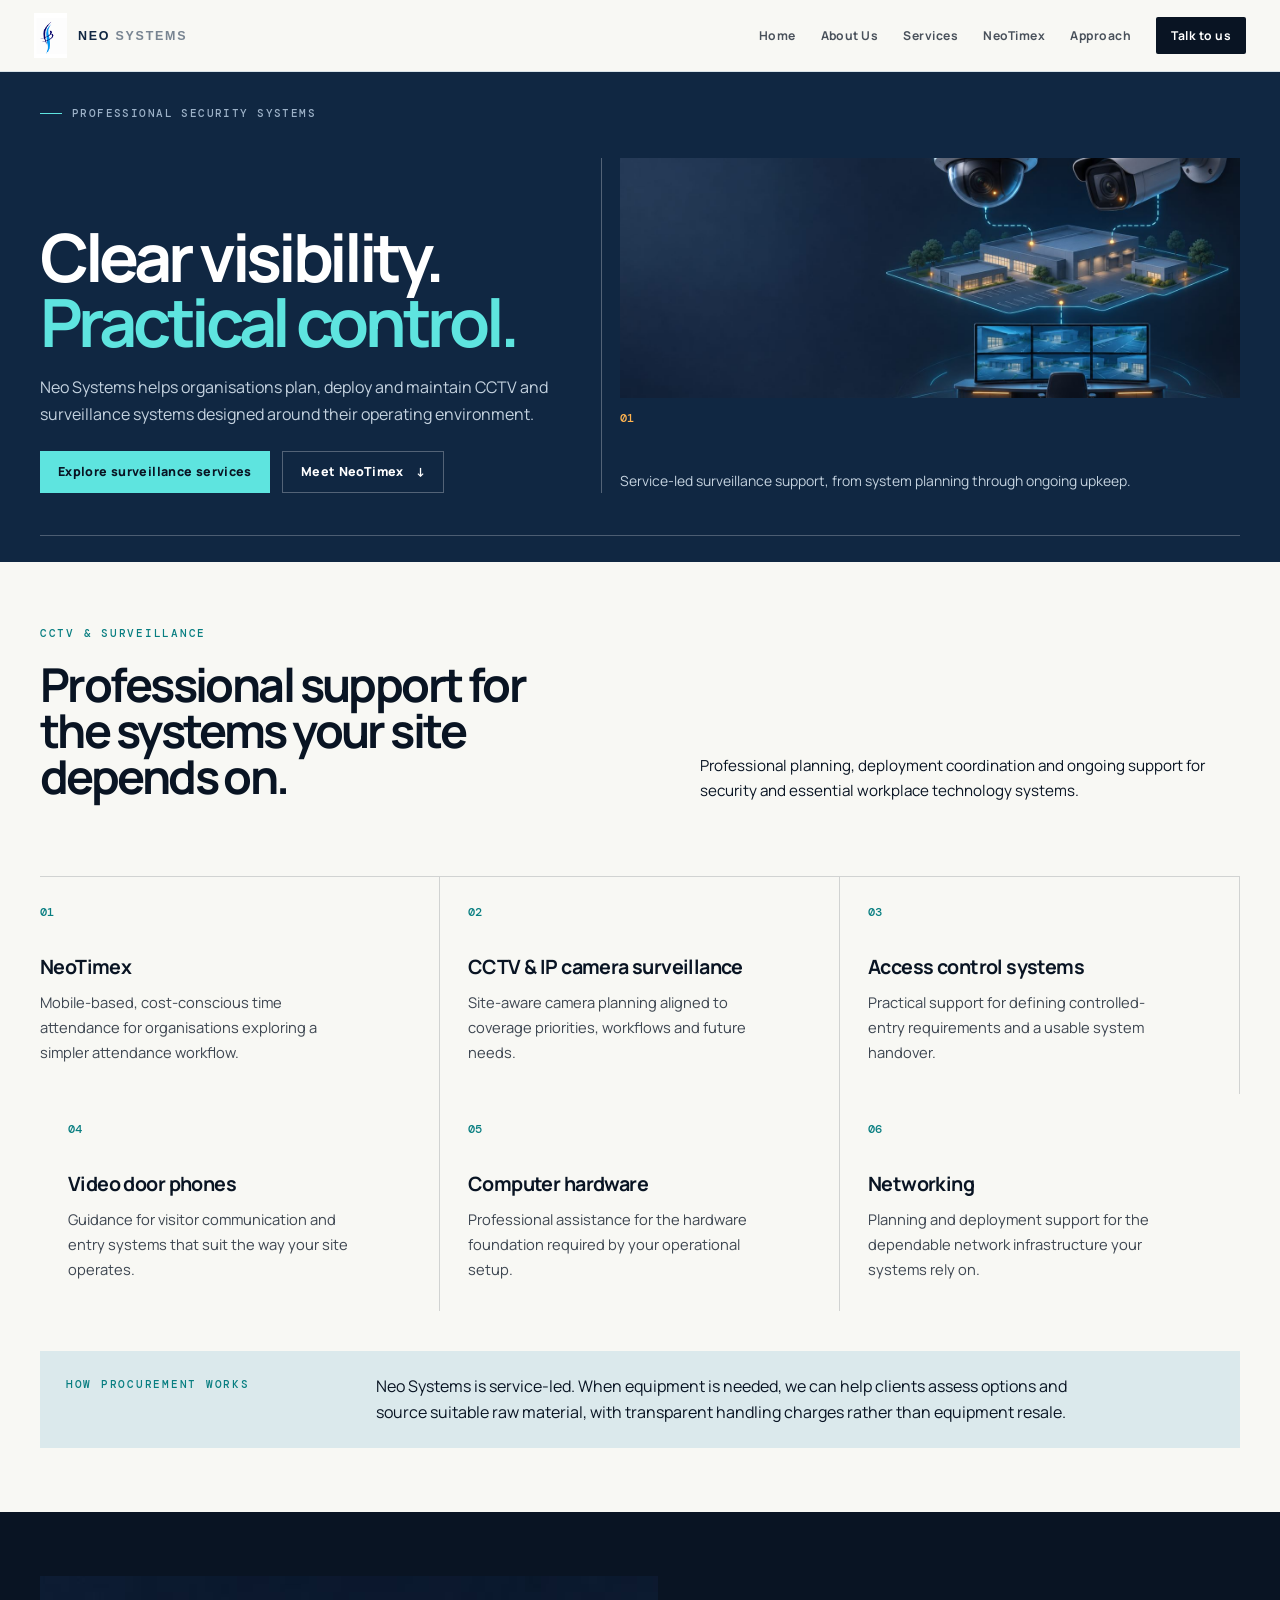
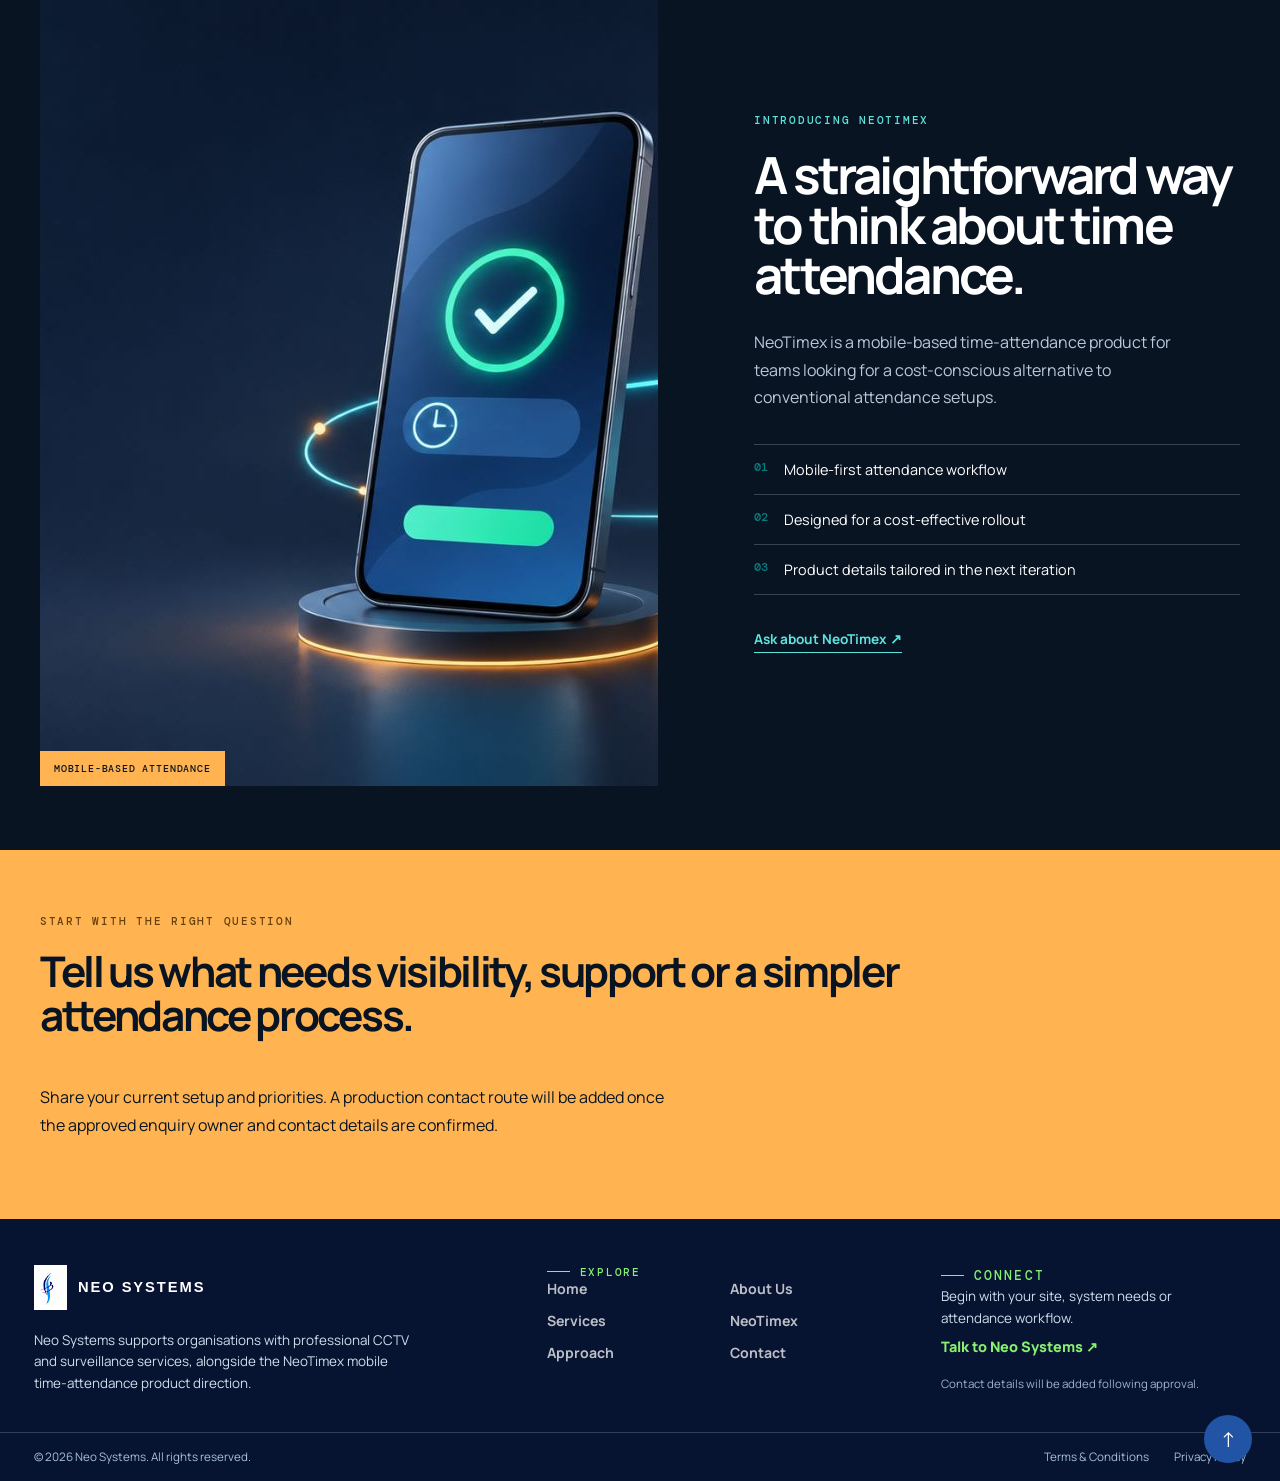
==== index.html @ 1bbe0044 "Initial production-ready Neo Systems website" ====
<!doctype html>
<html lang="en">
  <head>
    <meta charset="UTF-8" />
    <meta name="viewport" content="width=device-width, initial-scale=1.0" />
    <meta
      name="description"
      content="Professional CCTV and surveillance services, alongside NeoTimex mobile time attendance."
    />
    <link rel="canonical" href="https://neosysx.in/" />
    <meta property="og:title" content="Neo Systems | CCTV, Surveillance & NeoTimex" />
    <meta property="og:description" content="Professional CCTV and surveillance services, with NeoTimex mobile-based time attendance." />
    <meta property="og:image" content="https://neosysx.in/assets/surveillance-hero.jpg" />
    <meta property="og:type" content="website" />
    <title>Neo Systems | Surveillance services & NeoTimex</title>
    <link rel="preconnect" href="https://fonts.googleapis.com" />
    <link rel="preconnect" href="https://fonts.gstatic.com" crossorigin />
    <link
      href="https://fonts.googleapis.com/css2?family=DM+Mono:wght@400;500&family=Manrope:wght@400;500;600;700;800&display=swap"
      rel="stylesheet"
    />
    <link rel="stylesheet" href="styles.css" />
    <link rel="icon" type="image/svg+xml" href="favicon.svg" />
  </head>
  <body>
    <a class="skip-link" href="#main">Skip to content</a>
    <header class="site-header">
      <a class="wordmark" href="#top" aria-label="Neo Systems home">
        <span class="wordmark-mark" aria-hidden="true"></span>
        <span>NEO<span> SYSTEMS</span></span>
      </a>
      <button type="button" class="menu-toggle" aria-label="Open menu" aria-expanded="false" aria-controls="site-nav"><span></span><span></span><span></span></button>
      <nav id="site-nav" aria-label="Main navigation">
        <a href="#top">Home</a>
        <a href="services.html">Services</a>
        <a href="neotimex.html">NeoTimex</a>
        <a href="approach.html">Approach</a>
        <a class="nav-cta" href="contact.html">Talk to us</a>
      </nav>
    </header>

    <main id="main">
      <section class="hero" id="top">
        <div class="eyebrow"><span></span> Professional security systems</div>
        <div class="hero-grid">
          <div>
            <h1>Clear visibility.<br /><em>Practical control.</em></h1>
            <p class="lead">
              Neo Systems helps organisations plan, deploy and maintain CCTV and surveillance systems designed around their operating environment.
            </p>
            <div class="hero-actions">
              <a class="button button-primary" href="services.html">Explore surveillance services</a>
              <a class="button button-quiet" href="neotimex.html">Meet NeoTimex <span aria-hidden="true">↓</span></a>
            </div>
          </div>
          <figure class="hero-visual">
            <img src="assets/surveillance-hero.jpg" width="1440" height="810" fetchpriority="high" alt="Conceptual CCTV cameras connected to a modern monitoring environment." />
            <figcaption><span class="note-number">01</span><p>Service-led surveillance support, from system planning through ongoing upkeep.</p></figcaption>
          </figure>
        </div>
        <div class="hero-line" aria-hidden="true"></div>
      </section>

      <section class="services section" id="surveillance" aria-labelledby="services-title">
        <div class="section-intro">
          <p class="section-kicker">CCTV & surveillance</p>
          <h2 id="services-title">Professional support for the systems your site depends on.</h2>
        </div>
        <p class="section-copy">
          Professional planning, deployment coordination and ongoing support for security and essential workplace technology systems.
        </p>
        <div class="service-grid">
          <article>
            <span>01</span>
            <h3>NeoTimex</h3>
            <p>Mobile-based, cost-conscious time attendance for organisations exploring a simpler attendance workflow.</p>
          </article>
          <article>
            <span>02</span>
            <h3>CCTV & IP camera surveillance</h3>
            <p>Site-aware camera planning aligned to coverage priorities, workflows and future needs.</p>
          </article>
          <article>
            <span>03</span>
            <h3>Access control systems</h3>
            <p>Practical support for defining controlled-entry requirements and a usable system handover.</p>
          </article>
          <article>
            <span>04</span>
            <h3>Video door phones</h3>
            <p>Guidance for visitor communication and entry systems that suit the way your site operates.</p>
          </article>
          <article>
            <span>05</span>
            <h3>Computer hardware</h3>
            <p>Professional assistance for the hardware foundation required by your operational setup.</p>
          </article>
          <article>
            <span>06</span>
            <h3>Networking</h3>
            <p>Planning and deployment support for the dependable network infrastructure your systems rely on.</p>
          </article>
        </div>
        <div class="procurement">
          <p class="section-kicker">How procurement works</p>
          <p>
            Neo Systems is service-led. When equipment is needed, we can help clients assess options and source suitable raw material, with transparent handling charges rather than equipment resale.
          </p>
        </div>
      </section>

      <section class="product section" id="neotimex" aria-labelledby="neotimex-title">
        <div class="product-image-wrap">
          <img src="assets/neotimex-hero.jpg" width="1440" height="810" loading="lazy" alt="Conceptual illustration of a mobile time-attendance app connected to a workplace." />
          <span class="product-image-label">MOBILE-BASED ATTENDANCE</span>
        </div>
        <div class="product-content">
          <p class="section-kicker">Introducing NeoTimex</p>
          <h2 id="neotimex-title">A straightforward way to think about time attendance.</h2>
          <p>
            NeoTimex is a mobile-based time-attendance product for teams looking for a cost-conscious alternative to conventional attendance setups.
          </p>
          <ul class="product-points">
            <li><span>01</span> Mobile-first attendance workflow</li>
            <li><span>02</span> Designed for a cost-effective rollout</li>
            <li><span>03</span> Product details tailored in the next iteration</li>
          </ul>
          <a class="text-link" href="neotimex.html">Ask about NeoTimex <span aria-hidden="true">↗</span></a>
        </div>
      </section>

      <section class="enquire section" id="enquire" aria-labelledby="enquire-title">
        <p class="section-kicker">Start with the right question</p>
        <h2 id="enquire-title">Tell us what needs visibility, support or a simpler attendance process.</h2>
        <p>
          Share your current setup and priorities. A production contact route will be added once the approved enquiry owner and contact details are confirmed.
        </p>
      </section>
    </main>

    <footer>
      <a class="wordmark" href="#top"><span class="wordmark-mark" aria-hidden="true"></span><span>NEO<span> SYSTEMS</span></span></a>
      <p>Surveillance services & mobile time attendance</p>
      <p class="footer-note">Draft site — content and contact details subject to approval.</p>
    </footer>
    <script type="application/ld+json">{"@context":"https://schema.org","@type":"Organization","name":"Neo Systems","url":"https://neosysx.in/"}</script>
    <script src="script.js"></script>
  </body>
</html>
---- styles.css ----
:root { --ink:#091423; --navy:#102742; --cyan:#5ee4df; --mist:#eaf1f5; --paper:#f8f8f4; --line:rgba(9,20,35,.16); --orange:#ffb451; }
* { box-sizing:border-box; }
html { scroll-behavior:smooth; }
body { margin:0; color:var(--ink); background:var(--paper); font-family:Manrope,Arial,sans-serif; }
a { color:inherit; text-decoration:none; }
.skip-link { position:absolute; transform:translateY(-120%); background:#fff; padding:.7rem 1rem; z-index:9; }
.skip-link:focus { transform:translateY(0); }
.site-header { height:76px; max-width:1280px; margin:auto; padding:0 40px; display:flex; align-items:center; justify-content:space-between; border-bottom:1px solid var(--line); position:sticky; top:0; z-index:20; background:var(--paper); }
.wordmark { display:inline-flex; align-items:center; gap:10px; font-family:"DM Mono",monospace; font-size:.92rem; letter-spacing:.06em; font-weight:500; }
.wordmark > span:last-child span { font-weight:400; opacity:.55; }
.wordmark-mark { width:18px; height:18px; display:block; background:var(--cyan); transform:rotate(45deg); box-shadow:8px -8px 0 -5px var(--orange); }
nav { display:flex; align-items:center; gap:28px; font-size:.8rem; font-weight:700; }
nav a:not(.nav-cta) { opacity:.73; }
nav a:hover, .text-link:hover { color:#087e81; }
.nav-cta { background:var(--ink); color:#fff; padding:11px 16px; }
.menu-toggle { display:none; width:38px; height:38px; padding:8px; border:0; background:none; }
.menu-toggle span { display:block; width:22px; height:2px; margin:4px auto; background:var(--ink); transition:transform .2s ease,opacity .2s ease; }
.menu-toggle.is-open span:nth-child(1) { transform:translateY(6px) rotate(45deg); }
.menu-toggle.is-open span:nth-child(2) { opacity:0; }
.menu-toggle.is-open span:nth-child(3) { transform:translateY(-6px) rotate(-45deg); }
.menu-toggle:focus-visible { outline:2px solid #087e81; outline-offset:3px; }
.hero { background:var(--navy); color:#fff; padding:84px max(40px,calc((100vw - 1200px)/2)) 26px; min-height:620px; }
.eyebrow,.section-kicker { text-transform:uppercase; letter-spacing:.13em; font-family:"DM Mono",monospace; font-size:.68rem; font-weight:500; }
.eyebrow { color:#9cb1c7; display:flex; align-items:center; gap:10px; }
.eyebrow span { width:22px; height:1px; background:var(--cyan); }
.hero-grid { display:grid; grid-template-columns:minmax(0,9fr) minmax(240px,11fr); gap:60px; align-items:end; padding:68px 0 84px; }
h1,h2,h3,p { margin-top:0; }
h1,h2 { letter-spacing:-.055em; line-height:.98; font-weight:700; }
h1 { font-size:clamp(3.5rem,8vw,7rem); max-width:850px; margin-bottom:28px; }
h1 em { color:var(--cyan); font-style:normal; }
.lead { color:#c4d2df; max-width:580px; line-height:1.7; font-size:1.05rem; }
.hero-actions { display:flex; gap:12px; flex-wrap:wrap; margin-top:35px; }
.button { display:inline-flex; align-items:center; gap:12px; padding:14px 18px; font-size:.79rem; font-weight:800; }
.button-primary { background:var(--cyan); color:var(--ink); }
.button-quiet { border:1px solid rgba(255,255,255,.28); }
.hero-note { border-left:1px solid rgba(255,255,255,.28); padding-left:20px; color:#c4d2df; line-height:1.65; font-size:.87rem; }
.hero-visual { margin:0; border-left:1px solid rgba(255,255,255,.28); padding-left:20px; color:#c4d2df; }
.hero-visual img { display:block; width:100%; height:215px; object-fit:cover; margin-bottom:14px; }
.hero-visual figcaption { line-height:1.65; font-size:.87rem; }
.hero-visual p { margin:0; }
.note-number { display:block; color:var(--orange); font:500 .75rem "DM Mono",monospace; margin-bottom:44px; }
.hero-line { height:1px; background:rgba(255,255,255,.25); }
.section { padding:120px max(40px,calc((100vw - 1200px)/2)); }
.services { display:grid; grid-template-columns:1fr 1fr; gap:30px 10%; }
.section-kicker { color:#087e81; margin-bottom:22px; }
h2 { font-size:clamp(2.5rem,5vw,4.8rem); max-width:690px; margin-bottom:0; }
.section-copy { font-size:1.05rem; line-height:1.75; max-width:530px; align-self:end; }
.service-grid { grid-column:1/-1; display:grid; grid-template-columns:repeat(3,1fr); margin-top:60px; border-top:1px solid var(--line); }
.service-grid article { padding:26px 28px 14px 0; min-height:230px; border-right:1px solid var(--line); }
.service-grid article:not(:first-child) { padding-left:28px; }
.service-grid article:last-child { border:0; }
.service-grid span,.product-points span { font:500 .72rem "DM Mono",monospace; color:#087e81; }
h3 { font-size:1.25rem; margin:42px 0 12px; letter-spacing:-.03em; }
.service-grid p { max-width:290px; font-size:.92rem; line-height:1.7; opacity:.78; }
.procurement { grid-column:1/-1; background:#dbe9ec; padding:34px 38px; margin-top:20px; display:grid; grid-template-columns:1fr 3fr; gap:30px; }
.procurement .section-kicker { margin:4px 0; }
.procurement p:last-child { margin:0; line-height:1.65; font-size:1rem; max-width:720px; }
.product { background:var(--ink); color:#fff; display:grid; grid-template-columns:minmax(0,1.12fr) minmax(330px,.88fr); gap:8%; align-items:center; }
.product-image-wrap { position:relative; }
.product-image-wrap img { width:100%; display:block; aspect-ratio:16/10; object-fit:cover; }
.product-image-label { position:absolute; left:0; bottom:0; padding:11px 14px; background:var(--orange); color:var(--ink); font:500 .63rem "DM Mono",monospace; letter-spacing:.08em; }
.product .section-kicker { color:var(--cyan); }
.product h2 { font-size:clamp(2.4rem,4vw,4.25rem); }
.product-content > p:not(.section-kicker) { color:#b9c9d8; line-height:1.72; max-width:450px; margin-top:30px; }
.product-points { list-style:none; padding:0; margin:32px 0; border-top:1px solid rgba(255,255,255,.2); }
.product-points li { border-bottom:1px solid rgba(255,255,255,.2); padding:15px 0; display:flex; gap:16px; font-size:.9rem; }
.text-link { border-bottom:1px solid currentColor; padding-bottom:4px; color:var(--cyan); font-weight:700; font-size:.85rem; }
.enquire { background:var(--orange); min-height:440px; display:flex; flex-direction:column; justify-content:center; }
.enquire .section-kicker { color:#66400d; }
.enquire h2 { max-width:900px; }
.enquire > p:last-child { max-width:650px; margin-top:28px; line-height:1.7; }
footer { background:#06101c; color:#fff; padding:38px max(40px,calc((100vw - 1200px)/2)); display:flex; flex-wrap:wrap; gap:18px 45px; align-items:center; font-size:.77rem; }
footer p { margin:0; color:#a9b9c6; }
.footer-note { margin-left:auto; }
.site-footer { position:relative; display:block; padding:0; background:#071431; color:#fff; }
.site-footer .footer-main { max-width:1280px; margin:auto; padding:66px 40px 62px; display:grid; grid-template-columns:1.35fr 1fr .9fr; gap:70px; }
.footer-brand { max-width:385px; }
.footer-wordmark { display:inline-flex; align-items:center; gap:11px; margin-bottom:25px; color:#fff; font:700 1.15rem "DM Mono",monospace; letter-spacing:.05em; }
.footer-wordmark .wordmark-mark { display:block; width:20px; height:20px; background:var(--cyan); transform:rotate(45deg); box-shadow:8px -8px 0 -5px var(--orange); }
.footer-brand p,.footer-connect p { color:#d2ddec; font-size:.91rem; line-height:1.75; }
.footer-label { display:flex; align-items:center; gap:10px; color:#87f06f !important; text-transform:uppercase; letter-spacing:.16em; font:500 .68rem "DM Mono",monospace; }
.footer-label::before { content:""; width:23px; height:1px; background:#87f06f; }
.footer-explore nav { display:grid; grid-template-columns:1fr 1fr; gap:13px 28px; font-size:.88rem; font-weight:700; }
.footer-explore nav a:hover,.footer-contact:hover,.footer-bottom a:hover { color:#87f06f; }
.footer-connect { max-width:270px; }
.footer-contact { display:inline-block; margin:8px 0 19px; color:#87f06f; font-weight:800; font-size:.9rem; }
.footer-connect small { display:block; color:#9eb1c7; font-size:.72rem; line-height:1.55; }
.footer-bottom { border-top:1px solid rgba(255,255,255,.18); padding:20px max(40px,calc((100vw - 1200px)/2)); display:flex; justify-content:space-between; gap:20px; color:#aac0d7; font-size:.73rem; }
.footer-bottom div { display:flex; gap:25px; }
.back-top { position:absolute; right:28px; bottom:18px; width:48px; height:48px; border-radius:50%; background:#2254a6; display:grid; place-items:center; font-size:1.3rem; }
.footer-links { grid-column:1/-1; display:flex; flex-wrap:wrap; gap:0; padding-top:16px; border-top:1px solid rgba(255,255,255,.2); }
.footer-links a { padding:0 10px; margin:5px 0; border-right:1px solid rgba(255,255,255,.5); font-size:.68rem; font-weight:700; color:#fff; }
.footer-links a:first-child { padding-left:0; }
.footer-links a:last-child { border-right:0; }
.footer-links a:hover { color:var(--cyan); }
.legal-list { max-width:960px; }
.legal-list article { padding:26px 0; border-bottom:1px solid var(--line); scroll-margin-top:100px; }
.legal-list h2 { font-size:1.55rem; margin-bottom:9px; letter-spacing:-.04em; }
.legal-list p { margin:0; line-height:1.7; }
.about-grid { display:grid; grid-template-columns:1fr 1fr; gap:12%; align-items:start; }
.about-grid h2 { font-size:clamp(2.5rem,4.5vw,4.35rem); }
.about-grid > div:last-child p { line-height:1.75; max-width:540px; }
.about-gallery { max-width:1200px; margin:12px auto 0; padding:0 40px; }
.about-gallery img { display:block; width:100%; height:280px; object-fit:cover; }
.about-gallery img:last-child { object-position:right center; }
.contact-hero { padding:95px max(40px,calc((100vw - 1200px)/2)) 84px; background:var(--navy); color:#fff; }
.contact-hero .section-kicker { color:var(--cyan); }
.contact-hero h1 { font-size:clamp(3.1rem,6.5vw,6.5rem); max-width:900px; margin-bottom:25px; }
.contact-hero h1 em { color:var(--cyan); font-style:normal; }
.contact-hero > p:last-child { max-width:650px; color:#c5d4df; line-height:1.75; }
.contact-page { display:grid; grid-template-columns:.8fr 1.2fr; gap:11%; align-items:start; }
.contact-methods h2,.inquiry-panel h2,.contact-location h2 { font-size:clamp(2.15rem,3.8vw,3.75rem); }
.contact-methods > a { display:grid; grid-template-columns:38px 1fr auto; gap:12px; align-items:center; padding:18px 0; border-top:1px solid var(--line); font-size:.9rem; }
.contact-methods > a span { font:500 .67rem "DM Mono",monospace; color:#087e81; }
.contact-methods > a b { color:#087e81; font-size:1.05rem; }
.contact-methods > a:hover strong { color:#087e81; }
.contact-approval { margin-top:38px; padding:22px; background:var(--mist); }
.contact-approval strong { font-size:.82rem; }
.contact-approval p { margin:8px 0 0; font-size:.78rem; line-height:1.65; }
.inquiry-panel { padding:38px; background:#e3eff0; }
.inquiry-panel > p:not(.section-kicker) { line-height:1.7; max-width:540px; }
#inquiry-form { display:grid; grid-template-columns:1fr 1fr; gap:19px; margin-top:28px; }
#inquiry-form label { display:grid; gap:7px; font-size:.74rem; font-weight:800; }
#inquiry-form label small { font-weight:500; opacity:.7; }
#inquiry-form input,#inquiry-form select,#inquiry-form textarea { width:100%; border:1px solid #a8bdc0; border-radius:0; background:#fff; padding:12px; color:var(--ink); font:400 .9rem Manrope,Arial,sans-serif; }
#inquiry-form input:focus,#inquiry-form select:focus,#inquiry-form textarea:focus { outline:2px solid #087e81; outline-offset:1px; }
.form-wide { grid-column:1/-1; }
.form-status { margin:14px 0 0; font-size:.8rem; line-height:1.55; }
.contact-location { background:var(--ink); color:#fff; }
.contact-location .section-kicker { color:var(--cyan); }
.contact-location > p:last-child { max-width:650px; color:#c3d0dc; line-height:1.75; }
@media (max-width:760px) { .site-header{padding:0 22px;height:66px;position:relative}.menu-toggle{display:block}nav{display:none;position:absolute;left:0;right:0;top:66px;background:var(--paper);padding:20px 22px;flex-direction:column;align-items:stretch;z-index:5;border-bottom:1px solid var(--line)}nav.open{display:flex}.nav-cta{text-align:center}.hero,.section{padding-left:22px;padding-right:22px}.hero{padding-top:60px;min-height:auto}.hero-grid,.product{grid-template-columns:1fr;gap:36px;padding-bottom:48px}.hero-note{max-width:300px}.section{padding-top:78px;padding-bottom:78px}.services{grid-template-columns:1fr}.service-grid{grid-template-columns:1fr;margin-top:28px}.service-grid article,.service-grid article:not(:first-child){padding:24px 0;border-right:0;border-bottom:1px solid var(--line);min-height:0}.procurement{grid-template-columns:1fr;padding:25px 22px;margin-top:0}.product{gap:36px}.product-content{order:-1}.product-points{margin-bottom:26px}.enquire{min-height:370px}footer{padding:32px 22px;display:block}.footer-note{margin-top:18px} }
@media (max-width:760px){.site-footer .footer-main{padding:48px 22px;grid-template-columns:1fr;gap:37px}.footer-bottom{padding:20px 22px 78px;display:block;line-height:1.6}.footer-bottom div{margin-top:12px;gap:18px;flex-wrap:wrap}.back-top{right:22px;bottom:19px}}
@media (max-width:760px){.about-grid{grid-template-columns:1fr;gap:30px}.about-gallery{padding:0 22px}.about-gallery img{height:220px}}
@media (max-width:760px){.contact-hero{padding:67px 22px}.contact-page{grid-template-columns:1fr;gap:43px}.inquiry-panel{padding:26px 22px}#inquiry-form{grid-template-columns:1fr}.form-wide{grid-column:auto}.contact-location{padding-left:22px;padding-right:22px}}

/* Compact site rhythm */
.site-header { height:64px; }
.hero { min-height:520px; padding-top:58px; }
.hero-grid { padding:48px 0 58px; gap:42px; }
.section { padding-top:78px; padding-bottom:78px; }
h1 { font-size:clamp(3rem,6.2vw,5.8rem); }
h2 { font-size:clamp(2.25rem,4.2vw,4rem); }
.lead,.section-copy,.lede { font-size:.95rem; line-height:1.62; }
.service-grid { margin-top:38px; }
.service-grid article { min-height:195px; padding-top:20px; }
.procurement { padding:27px 30px; margin-top:10px; }
.product-image-wrap img { aspect-ratio:16/9; }
.enquire { min-height:330px; }
.page-hero,.product-hero { min-height:470px; }
.page-hero>div,.product-hero>div,.page-intro,.contact-hero { padding-top:64px; padding-bottom:58px; }
.page-hero>img,.product-hero>img { min-height:470px; }
.page-content .feature-list,.steps-grid { margin-top:38px; }
.feature-list article,.steps-grid article { min-height:175px; }
.site-footer .footer-main { padding-top:48px; padding-bottom:44px; gap:50px; }
.footer-bottom { padding-top:16px; padding-bottom:16px; }
@media (max-width:760px){.site-header{height:60px}.hero{padding-top:48px;min-height:auto}.hero-grid{padding:40px 0}.section{padding-top:58px;padding-bottom:58px}.page-hero>div,.product-hero>div,.page-intro,.contact-hero{padding-top:52px;padding-bottom:48px}.page-hero>img,.product-hero>img{min-height:0}.site-footer .footer-main{padding-top:38px;padding-bottom:36px;gap:29px}}

/* Shared hover interactions */
@media (hover:hover){
  nav a,.button,.text-link,.arrow-link,.service-grid article,.service-strip a,.feature-list article,.steps-grid article,.contact-methods>a,.footer-explore a,.footer-contact,.footer-bottom a,.back-top { transition:transform .2s ease,color .2s ease,background-color .2s ease,border-color .2s ease,box-shadow .2s ease; }
  nav a:not(.nav-cta):hover { transform:translateY(-2px); }
  .button:hover,.nav-cta:hover { transform:translateY(-2px); box-shadow:0 9px 18px rgba(9,20,35,.18); }
  .button-primary:hover { background:#3ac8c3; }
  .button-quiet:hover { background:rgba(255,255,255,.12); }
  .text-link:hover,.arrow-link:hover { transform:translateX(5px); }
  .service-grid article:hover,.feature-list article:hover,.steps-grid article:hover { transform:translateY(-5px); }
  .service-grid article:hover h3,.feature-list article:hover h3,.steps-grid article:hover h3 { color:#087e81; }
  .service-strip a:hover { background:var(--mist); transform:translateY(-3px); }
  .contact-methods>a:hover { padding-left:8px; background:rgba(94,228,223,.12); }
  .footer-explore a:hover,.footer-contact:hover,.footer-bottom a:hover { transform:translateX(4px); }
  .back-top:hover { transform:translateY(-4px); background:#087e81; }
}
@media (prefers-reduced-motion:reduce){*,*::before,*::after{transition-duration:.01ms!important;animation-duration:.01ms!important;animation-iteration-count:1!important}}

/* Extra-compact page density */
.site-header { height:58px; }
.hero { min-height:450px; padding-top:42px; }
.hero-grid { padding:34px 0 42px; gap:32px; }
.section { padding-top:58px; padding-bottom:58px; }
h1 { font-size:clamp(2.65rem,5.5vw,5.15rem); margin-bottom:20px; }
h2 { font-size:clamp(2rem,3.65vw,3.45rem); margin-bottom:19px; }
h3 { margin-top:26px; }
.hero-actions { margin-top:25px; }
.button { padding:11px 15px; }
.service-grid { margin-top:28px; }
.service-grid article { min-height:165px; padding-top:17px; }
.procurement { padding:22px 26px; }
.page-hero,.product-hero { min-height:410px; }
.page-hero>div,.product-hero>div,.page-intro,.contact-hero { padding-top:50px; padding-bottom:44px; }
.page-hero>img,.product-hero>img { min-height:410px; }
.feature-list article,.steps-grid article { min-height:145px; }
.inquiry-panel { padding:28px; }
#inquiry-form { gap:14px; margin-top:20px; }
#inquiry-form input,#inquiry-form select,#inquiry-form textarea { padding:10px; }
.site-footer .footer-main { padding-top:38px; padding-bottom:34px; }
@media (max-width:760px){.site-header{height:56px}.hero{padding-top:38px}.hero-grid{padding:32px 0}.section{padding-top:45px;padding-bottom:45px}.page-hero>div,.product-hero>div,.page-intro,.contact-hero{padding-top:44px;padding-bottom:40px}.service-grid article,.service-grid article:not(:first-child){padding:18px 0}.inquiry-panel{padding:22px 18px}.site-footer .footer-main{padding-top:32px;padding-bottom:30px}}
@media (prefers-reduced-motion:reduce){html{scroll-behavior:auto}}
body:has(.steps) .page-intro{background:linear-gradient(90deg,rgba(16,39,66,.97) 0%,rgba(16,39,66,.86) 42%,rgba(16,39,66,.22) 100%),url("assets/approach-plan.jpg") right center/cover no-repeat}


/* Multi-page layouts */
.page-hero,.product-hero{display:grid;grid-template-columns:1fr 1fr;min-height:560px;background:var(--navy);color:#fff}.page-hero>div,.product-hero>div{padding:86px max(40px,calc((100vw - 1200px)/2));align-self:center}.page-hero h1,.product-hero h1,.page-intro h1{font-size:clamp(3rem,6vw,6.3rem);margin-bottom:24px}.page-hero p:not(.section-kicker),.product-hero p:not(.section-kicker),.page-intro>p:last-child{max-width:560px;line-height:1.75;color:#c4d2df}.page-hero>img,.product-hero>img{width:100%;height:100%;min-height:560px;object-fit:cover}.product-hero{background:var(--ink);min-height:510px}.product-hero>img{min-height:510px}.product-hero .section-kicker{color:var(--cyan)}.product-hero em{color:var(--cyan);font-style:normal}.page-content .wide-copy{max-width:650px;line-height:1.75;font-size:1.02rem}.page-content .feature-list{display:grid;grid-template-columns:repeat(3,1fr);border-top:1px solid var(--line);margin-top:58px}.feature-list article{min-height:240px;padding:27px 26px 0 0;border-right:1px solid var(--line)}.feature-list article:not(:first-child){padding-left:26px}.feature-list article:last-child{border-right:0}.feature-list span,.steps-grid span{font:500 .7rem "DM Mono",monospace;color:#087e81}.feature-list h3{margin:38px 0 12px;font-size:1.2rem;letter-spacing:-.04em}.feature-list p{line-height:1.7;font-size:.9rem;opacity:.76}.page-intro{padding:95px max(40px,calc((100vw - 1200px)/2)) 82px;background:var(--navy);color:#fff}.page-intro .section-kicker{color:var(--cyan)}.steps{background:var(--ink);color:#fff}.steps .section-kicker{color:var(--cyan)}.steps-grid{display:grid;grid-template-columns:repeat(4,1fr);border-top:1px solid rgba(255,255,255,.25);margin-top:55px}.steps-grid article{min-height:215px;padding:27px 22px 0 0;border-right:1px solid rgba(255,255,255,.25)}.steps-grid article:not(:first-child){padding-left:22px}.steps-grid article:last-child{border:0}.steps-grid span{color:var(--amber)}.steps-grid h3{font-size:1.05rem;margin:35px 0 12px}.steps-grid p{color:#c1d0da;font-size:.85rem;line-height:1.7}.contact-grid{display:grid;grid-template-columns:1fr 1fr;gap:12%;align-items:start}.contact-grid>div>p:last-child{line-height:1.75;max-width:530px}.contact-grid aside{background:var(--mist);padding:34px}.contact-grid aside h3{margin-top:0;letter-spacing:-.04em}.contact-grid li{padding:13px 0;border-bottom:1px solid var(--line);font-size:.9rem;line-height:1.5}.contact-grid li:last-child{border:0}
@media (min-width:761px){.about-hero,.services-hero,.approach-hero,.contact-page-hero{min-height:450px;padding-top:42px}.about-hero>div,.services-hero>div,.approach-hero>div,.contact-page-hero>div{padding-top:42px;padding-bottom:42px}.about-hero>img,.services-hero>img,.approach-hero>img,.contact-page-hero>img{min-height:450px}}
@media (max-width:760px){.page-hero,.product-hero{grid-template-columns:1fr;min-height:0}.page-hero>div,.product-hero>div,.page-intro{padding:67px 22px}.page-hero>img,.product-hero>img{min-height:0;max-height:340px}.page-content .feature-list,.steps-grid{grid-template-columns:1fr}.feature-list article,.feature-list article:not(:first-child),.steps-grid article,.steps-grid article:not(:first-child){padding:24px 0;border-right:0;border-bottom:1px solid var(--line);min-height:0}.steps-grid article{border-color:rgba(255,255,255,.25)}.contact-grid{grid-template-columns:1fr;gap:36px}}

/* Enterprise compact refresh */
.site-header{max-width:1360px;height:68px;padding:0 34px;border-bottom-color:#d9e3e8}
.wordmark{gap:11px;font-family:Arial,Helvetica,sans-serif;font-size:.78rem;font-weight:800;letter-spacing:.14em;color:var(--navy)}
.wordmark > span:last-child span{font-weight:700;opacity:.55}
.wordmark-mark,.footer-wordmark .wordmark-mark{width:31px;height:31px;background:transparent url("assets/neo-systems-logo.svg") center/contain no-repeat;transform:none;box-shadow:none}
.wordmark-mark,.footer-wordmark .wordmark-mark{position:relative;flex:0 0 31px;background:#071431!important;border-radius:7px}
.wordmark-mark::before,.footer-wordmark .wordmark-mark::before{content:"";position:absolute;left:8px;top:7px;width:2.5px;height:17px;background:#57d7dc;box-shadow:12px 0 0 #57d7dc}
.wordmark-mark::after,.footer-wordmark .wordmark-mark::after{content:"";position:absolute;left:14px;top:4px;width:3px;height:23px;background:#57d7dc;transform:rotate(-37deg);transform-origin:center}
.site-header nav{gap:25px;font-size:.76rem;font-weight:700;letter-spacing:.04em}
.nav-cta{padding:10px 15px;border-radius:2px}
.hero{min-height:470px;padding-top:34px}
.hero-grid{max-width:1200px;margin:auto;padding:38px 0 42px;gap:38px}
.hero h1{font-size:clamp(3.05rem,5.2vw,5.4rem);line-height:.98;letter-spacing:-.065em}
.hero .lead{max-width:520px;font-size:1rem;line-height:1.65;margin-top:20px}
.hero-visual{padding-left:18px}
.hero-visual img{height:240px;margin-bottom:12px}
.hero-actions{margin-top:24px}
.button{min-height:42px;padding:0 18px;font-size:.78rem;letter-spacing:.03em}
.section{padding-top:64px;padding-bottom:64px}
.section>h2,.section-heading h2{font-size:clamp(2rem,3.3vw,3.5rem);line-height:1.04}
.section-kicker{font-size:.68rem;letter-spacing:.16em}
.service-grid article{min-height:210px;padding-top:22px}
.service-grid h3{font-size:1.23rem;margin:32px 0 10px}
.page-hero,.product-hero{min-height:450px}
.page-hero>div,.product-hero>div{padding-top:48px;padding-bottom:48px}
.page-hero>img,.product-hero>img{min-height:450px}
.page-hero h1,.product-hero h1,.page-intro h1{font-size:clamp(2.8rem,4.8vw,5.1rem);line-height:.98;margin-bottom:17px}
.page-hero p:not(.section-kicker),.product-hero p:not(.section-kicker),.page-intro>p:last-child{line-height:1.6}
.feature-list{margin-top:38px!important}
.feature-list article{min-height:195px;padding-top:20px}
.feature-list h3{margin:26px 0 9px}
.steps-grid{margin-top:38px}
.steps-grid article{min-height:180px;padding-top:20px}
.site-footer .footer-main{max-width:1360px;padding:46px 34px 38px;gap:55px}
.footer-wordmark{font-family:Arial,Helvetica,sans-serif;font-size:.92rem;letter-spacing:.13em}
.footer-brand p,.footer-connect p{line-height:1.6;font-size:.84rem}
.footer-bottom{padding-left:34px;padding-right:34px}
@media (max-width:760px){
  .site-header{height:60px;padding:0 21px}.wordmark-mark,.footer-wordmark .wordmark-mark{width:27px;height:27px;flex-basis:27px}.wordmark-mark::before,.footer-wordmark .wordmark-mark::before{left:7px;top:6px;height:15px;box-shadow:10px 0 0 #57d7dc}.wordmark-mark::after,.footer-wordmark .wordmark-mark::after{left:12px;top:3px;height:21px}.site-header nav{gap:0}
  .hero{min-height:0;padding-top:32px}.hero-grid{padding:31px 0 36px;gap:30px}.hero h1{font-size:3rem}.hero-visual img{height:205px}
  .section{padding-top:46px;padding-bottom:46px}.page-hero>div,.product-hero>div{padding:45px 22px 40px}.page-hero h1,.product-hero h1,.page-intro h1{font-size:2.85rem}
  .site-footer .footer-main{padding:36px 22px 30px;gap:30px}.footer-bottom{padding-left:22px;padding-right:22px}
}

/* Approved Neo Systems & Infrastructure Pvt Ltd logo */
.site-header{height:72px}
.site-header .wordmark{display:block;width:232px;height:58px;background:url("assets/neo-systems-infrastructure-logo.png") left center/contain no-repeat}
.site-header .wordmark>span{display:none}
.site-footer .footer-wordmark{display:block;width:258px;height:66px;margin:0 0 20px;background:#fff url("assets/neo-systems-infrastructure-logo.png") center/contain no-repeat;border-radius:2px}
.site-footer .footer-wordmark>span{display:none}
@media (max-width:760px){
  .site-header{height:64px}
  .site-header .wordmark{width:182px;height:48px}
  .site-footer .footer-wordmark{width:230px;height:60px}
}

/* Approved Neo Systems emblem */
.site-header .wordmark,.site-footer .footer-wordmark{display:inline-flex;width:auto;height:auto;background:none;align-items:center}
.site-header .wordmark>span:last-child,.site-footer .footer-wordmark>span:last-child{display:inline}
.site-header .wordmark .wordmark-mark,.site-footer .footer-wordmark .wordmark-mark{display:block;position:relative;flex:0 0 33px;width:33px;height:45px;background:#fff url("assets/neo-systems-emblem.png") center/contain no-repeat!important;border-radius:0}
.site-header .wordmark .wordmark-mark::before,.site-header .wordmark .wordmark-mark::after,.site-footer .footer-wordmark .wordmark-mark::before,.site-footer .footer-wordmark .wordmark-mark::after{display:none}
.site-footer .footer-wordmark{margin:0 0 20px;color:#fff}
@media (max-width:760px){
  .site-header .wordmark{width:auto;height:auto}
  .site-header .wordmark .wordmark-mark{width:27px;height:38px;flex-basis:27px}
}
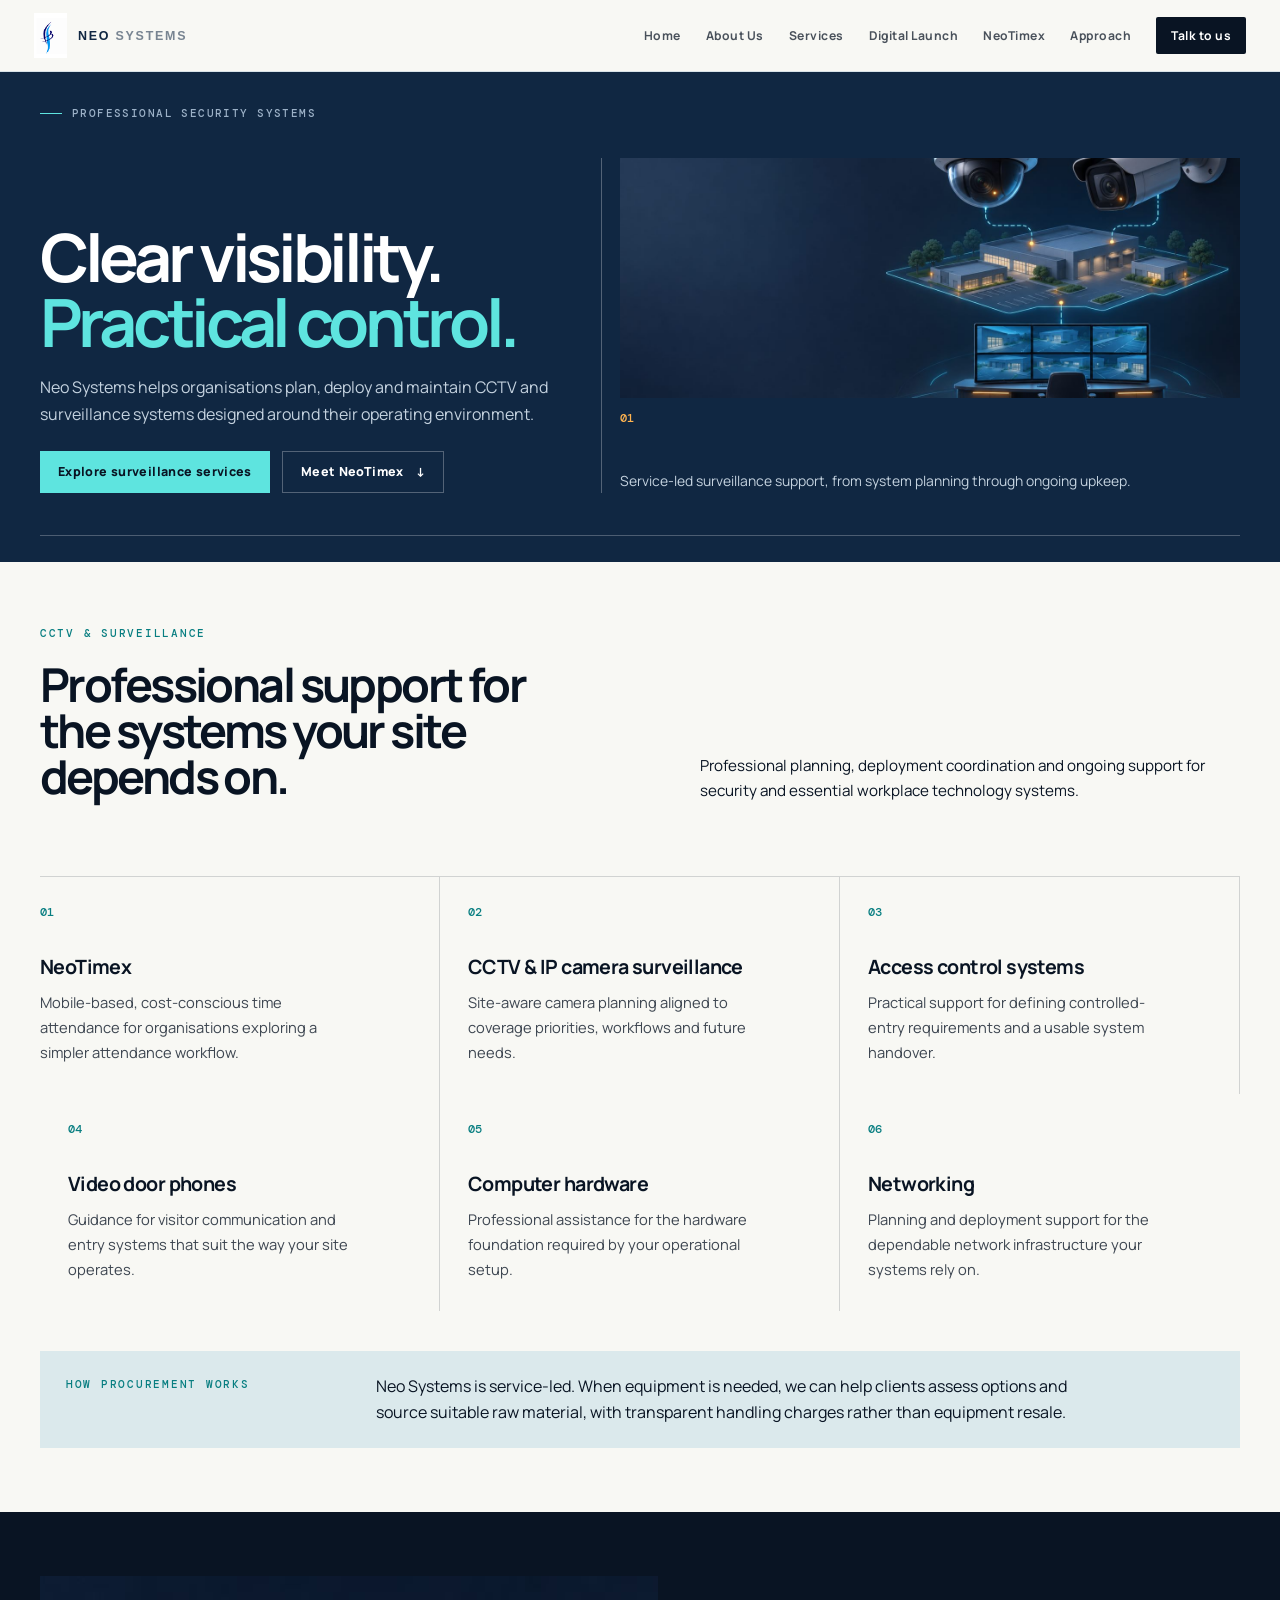
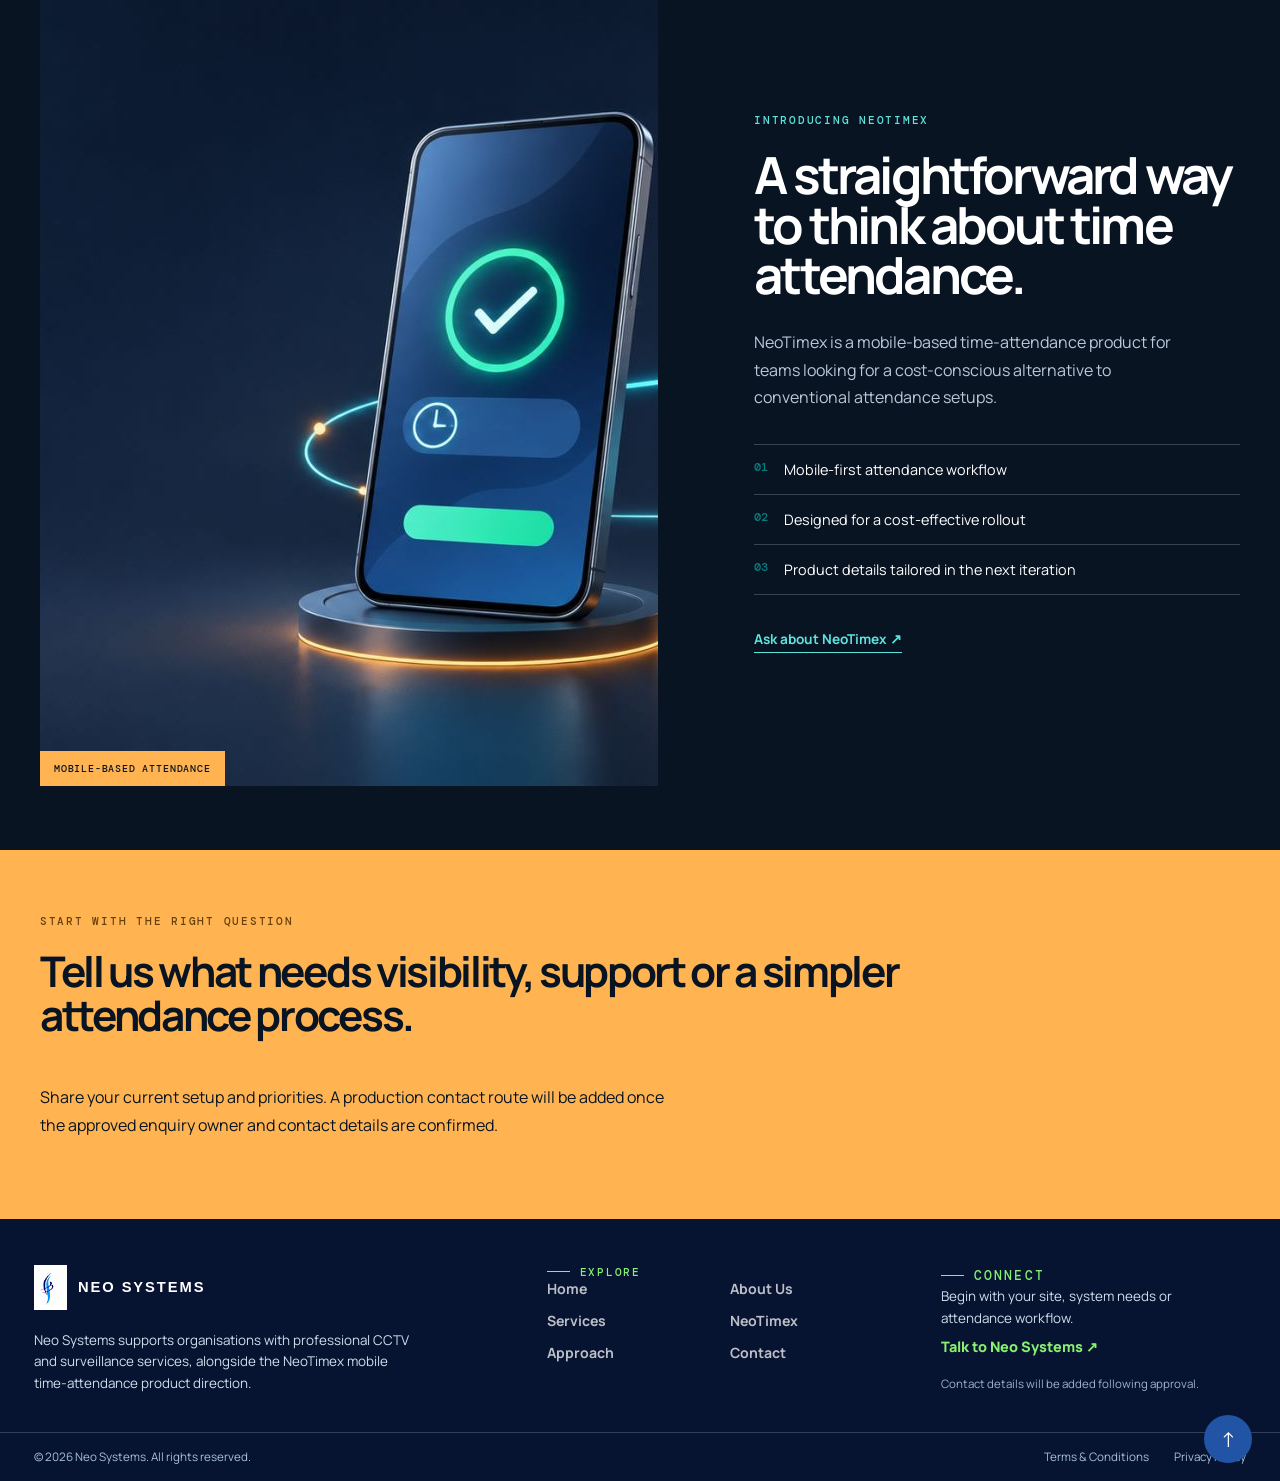
==== commit db7ae62b: "Add Digital Launch and improve mobile navigation" ====
--- a/index.html
+++ b/index.html
@@ -33,6 +33,7 @@
       <nav id="site-nav" aria-label="Main navigation">
         <a href="#top">Home</a>
         <a href="services.html">Services</a>
+        <a href="digital-launch.html">Digital Launch</a>
         <a href="neotimex.html">NeoTimex</a>
         <a href="approach.html">Approach</a>
         <a class="nav-cta" href="contact.html">Talk to us</a>
--- a/styles.css
+++ b/styles.css
@@ -129,7 +129,7 @@
 .contact-location { background:var(--ink); color:#fff; }
 .contact-location .section-kicker { color:var(--cyan); }
 .contact-location > p:last-child { max-width:650px; color:#c3d0dc; line-height:1.75; }
-@media (max-width:760px) { .site-header{padding:0 22px;height:66px;position:relative}.menu-toggle{display:block}nav{display:none;position:absolute;left:0;right:0;top:66px;background:var(--paper);padding:20px 22px;flex-direction:column;align-items:stretch;z-index:5;border-bottom:1px solid var(--line)}nav.open{display:flex}.nav-cta{text-align:center}.hero,.section{padding-left:22px;padding-right:22px}.hero{padding-top:60px;min-height:auto}.hero-grid,.product{grid-template-columns:1fr;gap:36px;padding-bottom:48px}.hero-note{max-width:300px}.section{padding-top:78px;padding-bottom:78px}.services{grid-template-columns:1fr}.service-grid{grid-template-columns:1fr;margin-top:28px}.service-grid article,.service-grid article:not(:first-child){padding:24px 0;border-right:0;border-bottom:1px solid var(--line);min-height:0}.procurement{grid-template-columns:1fr;padding:25px 22px;margin-top:0}.product{gap:36px}.product-content{order:-1}.product-points{margin-bottom:26px}.enquire{min-height:370px}footer{padding:32px 22px;display:block}.footer-note{margin-top:18px} }
+@media (max-width:760px) { .site-header{padding:0 22px;height:66px;position:relative}.menu-toggle{display:block}#site-nav{display:none;position:absolute;left:0;right:0;top:66px;background:var(--paper);padding:20px 22px;flex-direction:column;align-items:stretch;z-index:5;border-bottom:1px solid var(--line)}#site-nav.open{display:flex}#site-nav .nav-cta{text-align:center}.hero,.section{padding-left:22px;padding-right:22px}.hero{padding-top:60px;min-height:auto}.hero-grid,.product{grid-template-columns:1fr;gap:36px;padding-bottom:48px}.hero-note{max-width:300px}.section{padding-top:78px;padding-bottom:78px}.services{grid-template-columns:1fr}.service-grid{grid-template-columns:1fr;margin-top:28px}.service-grid article,.service-grid article:not(:first-child){padding:24px 0;border-right:0;border-bottom:1px solid var(--line);min-height:0}.procurement{grid-template-columns:1fr;padding:25px 22px;margin-top:0}.product{gap:36px}.product-content{order:-1}.product-points{margin-bottom:26px}.enquire{min-height:370px}footer{padding:32px 22px;display:block}.footer-note{margin-top:18px} }
 @media (max-width:760px){.site-footer .footer-main{padding:48px 22px;grid-template-columns:1fr;gap:37px}.footer-bottom{padding:20px 22px 78px;display:block;line-height:1.6}.footer-bottom div{margin-top:12px;gap:18px;flex-wrap:wrap}.back-top{right:22px;bottom:19px}}
 @media (max-width:760px){.about-grid{grid-template-columns:1fr;gap:30px}.about-gallery{padding:0 22px}.about-gallery img{height:220px}}
 @media (max-width:760px){.contact-hero{padding:67px 22px}.contact-page{grid-template-columns:1fr;gap:43px}.inquiry-panel{padding:26px 22px}#inquiry-form{grid-template-columns:1fr}.form-wide{grid-column:auto}.contact-location{padding-left:22px;padding-right:22px}}
@@ -270,3 +270,12 @@
   .site-header .wordmark{width:auto;height:auto}
   .site-header .wordmark .wordmark-mark{width:27px;height:38px;flex-basis:27px}
 }
+
+/* Mobile navigation contrast */
+@media (max-width:760px){
+  .site-header nav{background:#f8f8f5}
+  .site-header nav a:not(.nav-cta),.site-header nav a:not(.nav-cta):visited{color:#102a43!important;opacity:1}
+  .site-header nav .nav-cta{background:#102a43;color:#fff!important}
+  .site-footer .footer-explore nav{position:static;display:grid;background:transparent;padding:0;border:0}
+  .site-footer .footer-explore nav a,.site-footer .footer-explore nav a:visited{color:#fff!important;opacity:1}
+}
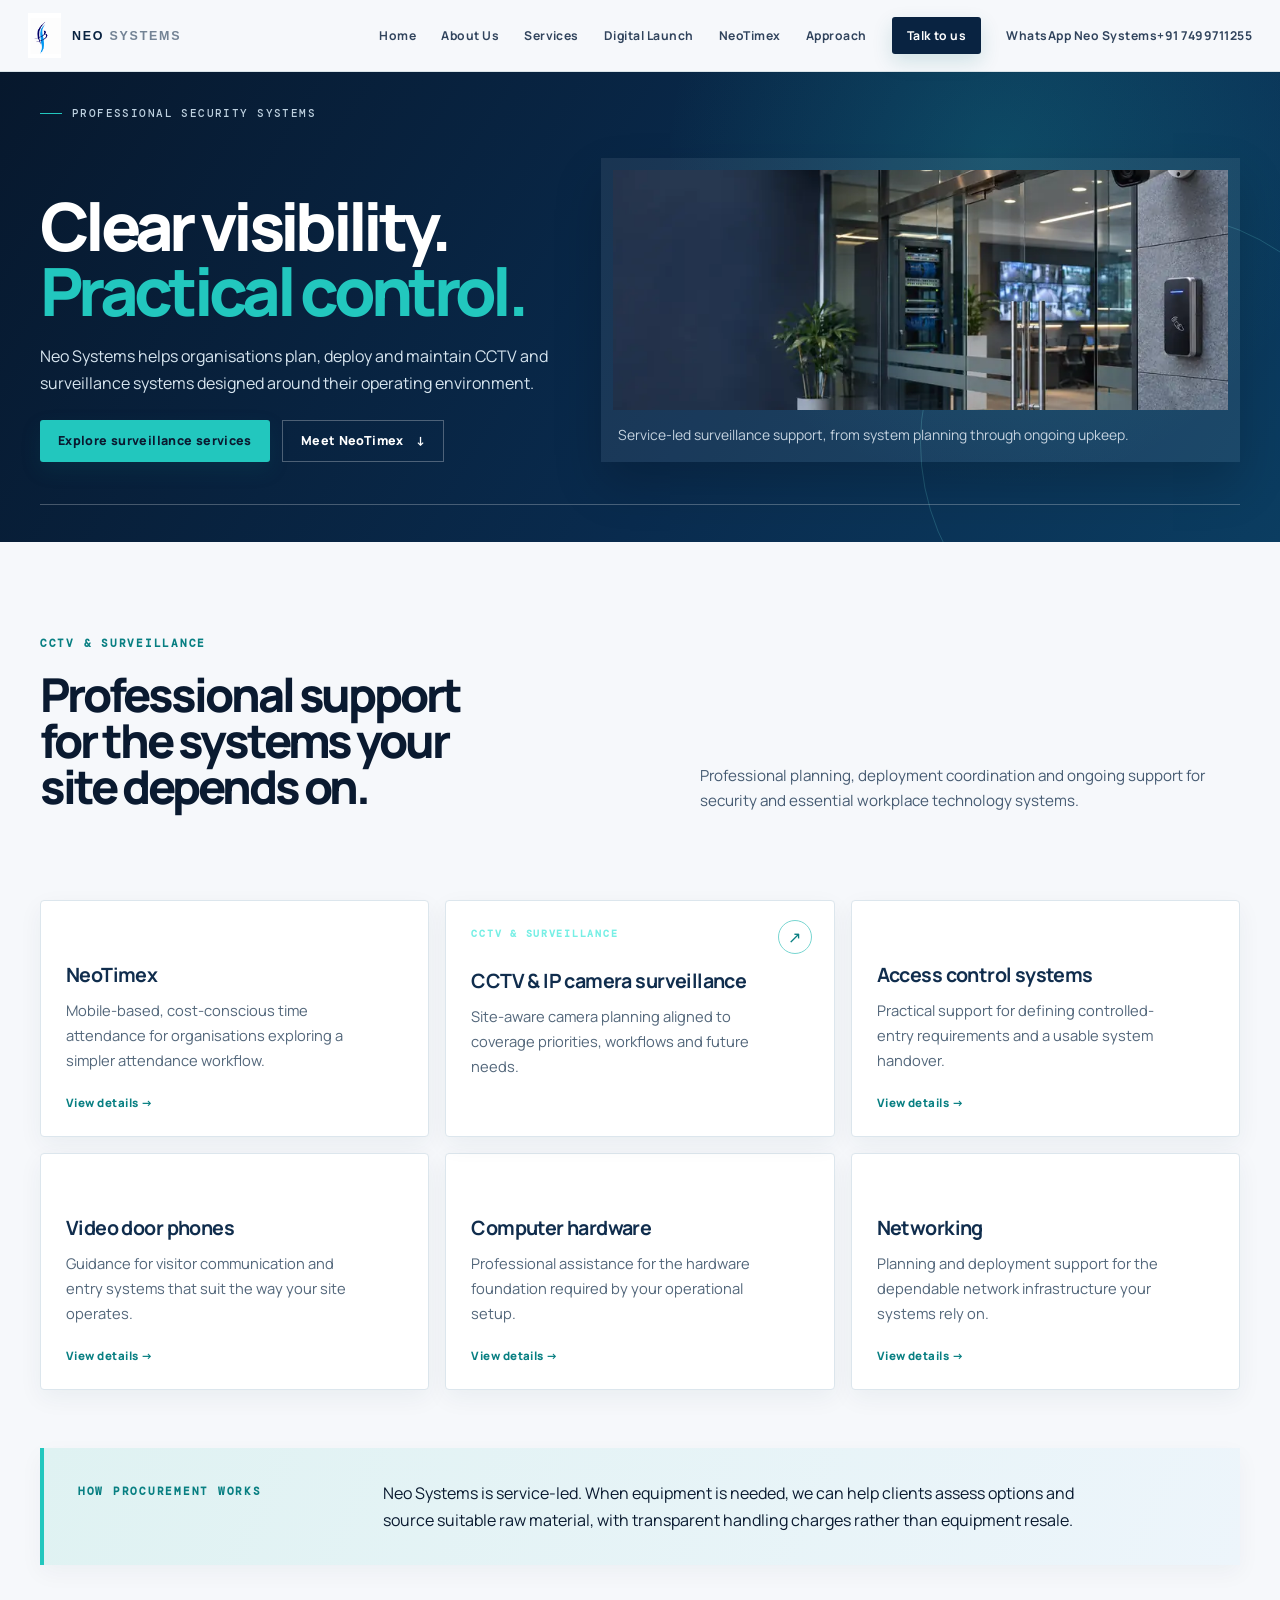
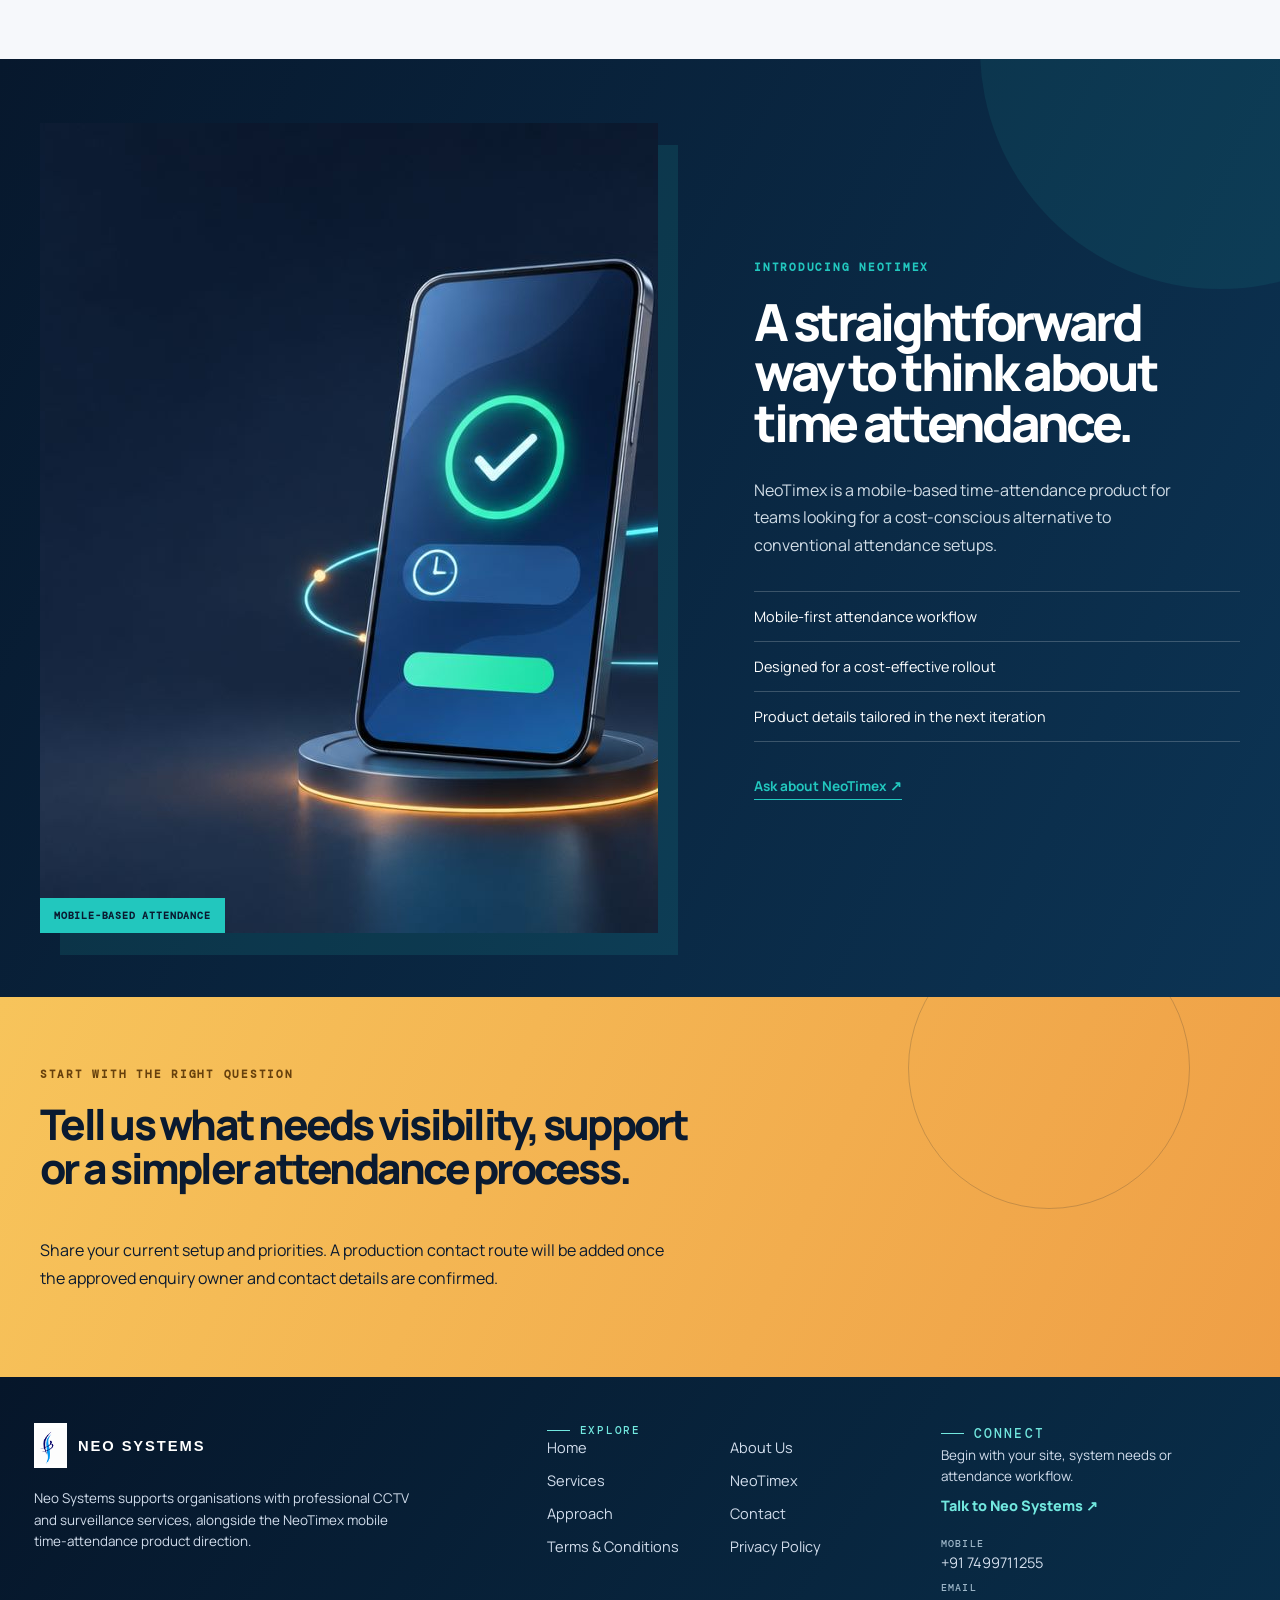
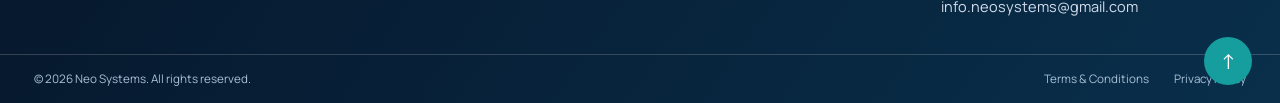
==== commit 3114110f: "Enhance responsive visuals and contact experience" ====
--- a/index.html
+++ b/index.html
@@ -55,7 +55,14 @@
             </div>
           </div>
           <figure class="hero-visual">
-            <img src="assets/surveillance-hero.jpg" width="1440" height="810" fetchpriority="high" alt="Conceptual CCTV cameras connected to a modern monitoring environment." />
+            <picture>
+              <source
+                type="image/webp"
+                srcset="assets/home/security-enterprise-800.webp 800w, assets/home/security-enterprise-1360.webp 1360w"
+                sizes="(max-width: 760px) 100vw, 52vw"
+              />
+              <img src="assets/surveillance-hero.jpg" width="1440" height="810" fetchpriority="high" decoding="async" alt="Representative commercial entrance with CCTV, access control and network infrastructure." />
+            </picture>
             <figcaption><span class="note-number">01</span><p>Service-led surveillance support, from system planning through ongoing upkeep.</p></figcaption>
           </figure>
         </div>
@@ -71,32 +78,32 @@
           Professional planning, deployment coordination and ongoing support for security and essential workplace technology systems.
         </p>
         <div class="service-grid">
-          <article>
+          <article data-service="neotimex">
             <span>01</span>
             <h3>NeoTimex</h3>
             <p>Mobile-based, cost-conscious time attendance for organisations exploring a simpler attendance workflow.</p>
           </article>
-          <article>
+          <article class="service-card-security" data-service="cctv">
             <span>02</span>
             <h3>CCTV & IP camera surveillance</h3>
             <p>Site-aware camera planning aligned to coverage priorities, workflows and future needs.</p>
           </article>
-          <article>
+          <article data-service="access-control">
             <span>03</span>
             <h3>Access control systems</h3>
             <p>Practical support for defining controlled-entry requirements and a usable system handover.</p>
           </article>
-          <article>
+          <article data-service="video-door-phone">
             <span>04</span>
             <h3>Video door phones</h3>
             <p>Guidance for visitor communication and entry systems that suit the way your site operates.</p>
           </article>
-          <article>
+          <article data-service="computer-hardware">
             <span>05</span>
             <h3>Computer hardware</h3>
             <p>Professional assistance for the hardware foundation required by your operational setup.</p>
           </article>
-          <article>
+          <article data-service="networking">
             <span>06</span>
             <h3>Networking</h3>
             <p>Planning and deployment support for the dependable network infrastructure your systems rely on.</p>
--- a/styles.css
+++ b/styles.css
@@ -279,3 +279,128 @@
   .site-footer .footer-explore nav{position:static;display:grid;background:transparent;padding:0;border:0}
   .site-footer .footer-explore nav a,.site-footer .footer-explore nav a:visited{color:#fff!important;opacity:1}
 }
+
+/* Responsive hero pictures retain the same stable layout as image-only heroes. */
+.page-hero>picture,.product-hero>picture{display:block;width:100%;height:100%;min-height:450px}
+.page-hero>picture>img,.product-hero>picture>img{display:block;width:100%;height:100%;min-height:450px;object-fit:cover}
+@media (max-width:760px){
+  .page-hero>picture,.product-hero>picture{min-height:0;max-height:340px}
+  .page-hero>picture>img,.product-hero>picture>img{min-height:0;max-height:340px}
+}
+
+/* Enterprise visual refresh: a more confident, product-led visual system. */
+:root{--ink:#0a1a30;--navy:#092341;--cyan:#22c7be;--mist:#e8f1f5;--paper:#f6f8fb;--line:rgba(10,26,48,.13);--orange:#f3b348}
+body{background:var(--paper);font-family:Manrope,"Segoe UI",Arial,sans-serif}
+.site-header{max-width:none;padding-left:max(28px,calc((100vw - 1280px)/2));padding-right:max(28px,calc((100vw - 1280px)/2));background:rgba(246,248,251,.96);backdrop-filter:blur(12px);box-shadow:0 1px 0 rgba(10,26,48,.05)}
+nav a:not(.nav-cta){opacity:1;color:#31445d}
+nav a:not(.nav-cta):hover,nav a[aria-current="page"]{color:#087f82}
+.nav-cta,.button-primary{border-radius:3px;box-shadow:0 8px 20px rgba(8,104,112,.16)}
+.nav-cta{background:var(--navy)}
+.hero{position:relative;overflow:hidden;background:radial-gradient(circle at 78% 18%,rgba(34,199,190,.18),transparent 31%),linear-gradient(122deg,#07182d 0%,#092b4e 58%,#0b3d61 100%)}
+.hero::after{content:"";position:absolute;inset:auto -8% -28% auto;width:460px;height:460px;border:1px solid rgba(109,221,223,.21);border-radius:50%;pointer-events:none}
+.hero-grid,.eyebrow,.hero-line{position:relative;z-index:1}
+.hero h1{font-weight:800;letter-spacing:-.07em;text-wrap:balance}
+.lead{color:#d7e5ef}
+.eyebrow{color:#bdd0df}
+.hero-visual{border-left:0;padding-left:0;background:rgba(255,255,255,.07);padding:12px;box-shadow:0 22px 45px rgba(0,0,0,.18)}
+.hero-visual picture{display:block;overflow:hidden}
+.hero-visual img{margin-bottom:0;transform:scale(1.01)}
+.hero-visual figcaption{padding:14px 5px 3px}.note-number{margin-bottom:7px;color:#78e4dc}
+.section{position:relative}
+.services{padding-top:94px;padding-bottom:94px}
+.section-kicker{color:#087f82;font-weight:700;letter-spacing:.16em}
+h2{font-weight:800;letter-spacing:-.065em;text-wrap:balance}
+.section-copy{color:#465b72}
+.service-grid{gap:16px;border-top:0;margin-top:42px}
+.service-grid article,.service-grid article:not(:first-child){min-height:210px;padding:26px 25px;background:#fff;border:1px solid #dce6ed;border-radius:4px;box-shadow:0 8px 24px rgba(18,48,75,.055)}
+.service-grid article h3{margin:34px 0 10px;color:#102d4d}
+.service-grid article p{color:#52667a;opacity:1}
+.service-grid article span,.product-points span{color:#087f82;font-weight:700}
+.procurement{margin-top:28px;padding:32px 34px;border-left:4px solid var(--cyan);background:linear-gradient(115deg,#dff2f2,#edf5fb);box-shadow:0 8px 22px rgba(18,48,75,.045)}
+.product{background:linear-gradient(116deg,#07182d,#0c3454);position:relative;overflow:hidden}
+.product::before{content:"";position:absolute;width:480px;height:480px;border-radius:50%;right:-180px;top:-250px;background:rgba(34,199,190,.09)}
+.product>*{position:relative;z-index:1}.product-image-wrap{box-shadow:20px 22px 0 rgba(34,199,190,.12)}
+.product-image-label{background:var(--cyan);font-weight:700}
+.product-content>p:not(.section-kicker){color:#d0dce6}
+.enquire{min-height:380px;background:linear-gradient(114deg,#f7c45b,#ef9f46);position:relative;overflow:hidden}
+.enquire::after{content:"";position:absolute;right:7%;top:-70px;width:280px;height:280px;border-radius:50%;border:1px solid rgba(10,26,48,.18)}
+.enquire>*{position:relative;z-index:1}.enquire .button-primary{background:var(--navy);color:#fff;box-shadow:none}
+.page-hero,.product-hero{background:linear-gradient(120deg,#07182d,#0d385a)}
+.page-hero>div,.product-hero>div{position:relative;overflow:hidden}.page-hero>div::after,.product-hero>div::after{content:"";position:absolute;right:-180px;bottom:-210px;width:400px;height:400px;border-radius:50%;border:1px solid rgba(96,229,221,.22)}
+.page-hero>div>* ,.product-hero>div>*{position:relative;z-index:1}
+.page-content .feature-list{gap:16px;border-top:0}.feature-list article,.feature-list article:not(:first-child){padding:26px 24px;border:1px solid #dce6ed;border-radius:4px;background:#fff;box-shadow:0 8px 24px rgba(18,48,75,.045)}
+.site-footer{background:linear-gradient(125deg,#06162a,#092f4b)}
+.footer-label,.footer-contact{color:#72e8df!important}.footer-label::before{background:#72e8df}
+.back-top{background:#159e9d}
+.site-footer .footer-explore nav{font-size:.91rem;font-weight:400}
+.site-footer .footer-explore nav a,.site-footer .footer-explore nav a:visited{color:#d2ddec!important;opacity:1}
+.footer-contact-details{display:grid;gap:9px;margin-top:3px}.footer-contact-details a{display:grid;gap:2px;color:#d2ddec;font-size:.91rem;font-weight:400;overflow-wrap:anywhere}.footer-contact-details a:hover{color:#72e8df}.footer-contact-details span{color:#9eb7c9;font:500 .61rem "DM Mono",monospace;letter-spacing:.12em;text-transform:uppercase}
+@media (max-width:760px){
+  .site-header{padding-left:21px;padding-right:21px;background:#f6f8fb}
+  .hero{padding-top:32px}.hero-grid{padding-top:30px;padding-bottom:36px}.hero h1{font-size:3.15rem}
+  .service-grid{gap:12px}.service-grid article,.service-grid article:not(:first-child){padding:22px 20px;min-height:0}
+  .procurement{padding:25px 22px}.page-content .feature-list{gap:12px}.feature-list article,.feature-list article:not(:first-child){padding:22px 20px}
+}
+
+/* Remove decorative ordinal labels; headings now carry the visual hierarchy. */
+.note-number,.service-grid span,.feature-list span,.steps-grid span,.product-points span,.contact-methods>a>span{display:none!important}
+
+/* A stable, elevated navigation bar gives the page depth while scrolling. */
+.site-header{transition:box-shadow .25s ease,transform .25s ease,background-color .25s ease}
+.site-header.is-scrolled{box-shadow:0 14px 32px rgba(8,25,47,.17),0 2px 0 rgba(34,199,190,.45);transform:translateY(0);background:rgba(250,252,254,.985)}
+.mobile-call-link{display:none}
+
+/* Crop the generated hero toward its CCTV and entry-control detail rather than empty wall space. */
+.hero-visual img{object-position:80% center}
+
+/* Highlight the core CCTV offer as a dedicated, interactive solution card. */
+.service-grid .service-card-security{position:relative;overflow:hidden;background:linear-gradient(142deg,#0a2a49,#115d70);border-color:#176f7d;color:#fff;box-shadow:0 18px 30px rgba(7,45,70,.18);transition:transform .25s ease,box-shadow .25s ease,background .25s ease}
+.service-grid .service-card-security::before{content:"CCTV & SURVEILLANCE";display:block;margin-bottom:27px;color:#77efe5;font:700 .64rem "DM Mono",monospace;letter-spacing:.17em}
+.service-grid .service-card-security::after{content:"↗";position:absolute;right:22px;top:19px;width:32px;height:32px;border:1px solid rgba(255,255,255,.45);border-radius:50%;display:grid;place-items:center;color:#fff;transition:transform .25s ease,background-color .25s ease}
+.service-grid .service-card-security h3{margin-top:0;color:#fff}.service-grid .service-card-security p{color:#d5edf0}
+@media (hover:hover){.service-grid .service-card-security:hover{transform:translateY(-8px);background:linear-gradient(142deg,#0a3559,#087d83);box-shadow:0 24px 38px rgba(7,45,70,.28)}.service-grid .service-card-security:hover::after{transform:rotate(45deg);background:var(--cyan);color:var(--ink);border-color:var(--cyan)}}
+
+/* Connected workflow cards communicate a process without visual numbering. */
+.steps-grid{gap:14px;border:0;counter-reset:none}
+.steps-grid article,.steps-grid article:not(:first-child){position:relative;min-height:190px;padding:30px 24px 25px;border:1px solid rgba(126,226,219,.28);background:rgba(255,255,255,.055);border-radius:4px;transition:transform .25s ease,background-color .25s ease,box-shadow .25s ease}
+.steps-grid article:not(:last-child)::after{content:"";position:absolute;right:-15px;top:50%;width:15px;height:2px;background:var(--cyan);z-index:2}
+.steps-grid h3{margin:8px 0 12px;color:#fff}.steps-grid h3::before{content:"";display:block;width:32px;height:4px;margin-bottom:23px;background:var(--cyan);box-shadow:9px 8px 0 -2px var(--orange)}
+@media (hover:hover){.steps-grid article:hover{transform:translateY(-7px);background:rgba(34,199,190,.14);box-shadow:0 18px 32px rgba(0,0,0,.2)}}
+@media (max-width:760px){.site-header.is-scrolled{box-shadow:0 10px 23px rgba(8,25,47,.17),0 2px 0 rgba(34,199,190,.45)}.mobile-call-link,.mobile-whatsapp-link{display:grid!important;gap:2px;padding:14px 15px!important;background:var(--navy);color:#fff!important;border-left:3px solid var(--cyan);font-size:.95rem!important;font-weight:800!important}.mobile-call-link{margin-top:10px}.mobile-whatsapp-link{margin-top:8px;background:#0c705f!important;border-left-color:#70e1ba}.mobile-call-link span,.mobile-whatsapp-link span{color:#78e4dc;font:600 .61rem "DM Mono",monospace;letter-spacing:.12em;text-transform:uppercase}.steps-grid article:not(:last-child)::after{right:auto;left:28px;top:auto;bottom:-15px;width:2px;height:15px}.steps-grid article,.steps-grid article:not(:first-child){padding:25px 22px}.service-grid .service-card-security::before{margin-bottom:22px}}
+
+/* Clickable service details */
+.service-grid article[data-service]{cursor:pointer}
+.service-grid article[data-service]:not(.service-card-security)::after{content:"View details  →";display:block;margin-top:22px;color:#087f82;font-size:.72rem;font-weight:800;letter-spacing:.04em}
+.service-grid article[data-service]:focus-visible{outline:3px solid var(--cyan);outline-offset:3px}
+.service-dialog{width:min(720px,calc(100% - 32px));max-height:min(720px,calc(100vh - 32px));padding:42px;border:0;border-top:5px solid var(--cyan);background:#f8fbfd;color:var(--ink);box-shadow:0 28px 80px rgba(3,15,29,.42)}
+.service-dialog::backdrop{background:rgba(4,17,32,.72);backdrop-filter:blur(4px)}
+.service-dialog-close{position:absolute;right:17px;top:15px;width:38px;height:38px;border:1px solid #c8d5df;border-radius:50%;background:#fff;color:var(--ink);font-size:1.6rem;line-height:1;cursor:pointer}
+.service-dialog h2{max-width:570px;font-size:clamp(2.15rem,5vw,3.75rem);margin-bottom:17px}.service-dialog-intro{max-width:610px;color:#40566e;font-size:1.05rem;line-height:1.7}
+.service-dialog-points{display:grid;grid-template-columns:1fr 1fr;gap:16px;margin:30px 0}.service-dialog-points section{padding:22px;background:#eaf3f6;border-left:3px solid #22c7be}.service-dialog-points h3{margin:0 0 10px;font-size:1rem;letter-spacing:-.02em}.service-dialog-points p{margin:0;color:#42596f;font-size:.9rem;line-height:1.7}
+@media (max-width:760px){.service-dialog{padding:34px 22px 25px}.service-dialog-points{grid-template-columns:1fr}.service-dialog h2{padding-right:26px}}
+
+/* Compact, consistent page rhythm and 3D visual capability panels. */
+.page-content.section,.visual-capabilities.section{padding-top:78px;padding-bottom:78px}
+.visual-capabilities{background:#edf4f7}.visual-capabilities .section-intro{max-width:720px}.visual-capability-grid{display:grid;grid-template-columns:1fr 1fr;gap:20px;margin-top:35px}
+.visual-capability-grid article{overflow:hidden;background:#fff;border:1px solid #d9e5eb;border-radius:5px;box-shadow:0 12px 30px rgba(10,39,64,.08);transition:transform .25s ease,box-shadow .25s ease}
+.visual-capability-grid picture,.visual-capability-grid img{display:block;width:100%}.visual-capability-grid img{aspect-ratio:16/9;object-fit:cover}.visual-capability-grid article>div{padding:23px 25px 26px}.visual-capability-grid .section-kicker{margin-bottom:12px}.visual-capability-grid h3{margin:0 0 10px;font-size:1.25rem;color:#102d4d}.visual-capability-grid p:last-child{margin:0;color:#52667a;line-height:1.7;font-size:.9rem}
+@media (hover:hover){.visual-capability-grid article:hover{transform:translateY(-7px);box-shadow:0 22px 38px rgba(10,39,64,.15)}}
+@media (max-width:760px){.page-content.section,.visual-capabilities.section{padding-top:52px;padding-bottom:52px}.visual-capability-grid{grid-template-columns:1fr;gap:15px;margin-top:27px}.visual-capability-grid article>div{padding:20px}.visual-capability-grid h3{font-size:1.15rem}}
+
+/* Shared compact GUI treatment for every route. */
+.page-hero,.product-hero{min-height:420px}.page-hero>div,.product-hero>div{padding-top:44px;padding-bottom:44px}.page-hero h1,.product-hero h1{font-size:clamp(2.65rem,4.4vw,4.75rem)}
+.digital-3d-panel{display:grid;grid-template-columns:minmax(0,.9fr) minmax(360px,1.1fr);gap:48px;align-items:center;padding-top:62px;padding-bottom:62px;background:linear-gradient(115deg,#e6f5f4,#f5f8fb)}
+.digital-3d-panel>div{max-width:570px}.digital-3d-panel h2{font-size:clamp(2.2rem,4vw,3.7rem);margin-bottom:18px}.digital-3d-panel p:last-child{color:#4a6076;line-height:1.75}.digital-3d-panel picture,.digital-3d-panel img{display:block;width:100%}.digital-3d-panel picture{overflow:hidden;border-radius:5px;box-shadow:0 18px 38px rgba(10,39,64,.14)}.digital-3d-panel img{aspect-ratio:16/9;object-fit:cover}
+@media (max-width:760px){.page-hero,.product-hero{min-height:0}.page-hero h1,.product-hero h1{font-size:2.75rem}.digital-3d-panel{grid-template-columns:1fr;gap:25px;padding-top:48px;padding-bottom:48px}.digital-3d-panel h2{font-size:2.35rem}}
+
+/* Keep the CCTV highlight aligned with the standard card typography and contrast. */
+.service-grid .service-card-security{background:#fff;color:var(--ink);border-color:#b9dedf;box-shadow:0 8px 24px rgba(18,48,75,.055)}
+.service-grid .service-card-security h3{color:#102d4d}.service-grid .service-card-security p{color:#52667a}
+.service-grid .service-card-security::after{color:#087f82;border-color:#78d6d1}
+@media (hover:hover){.service-grid .service-card-security:hover{background:linear-gradient(142deg,#effafa,#dff3f2);box-shadow:0 22px 38px rgba(10,106,111,.16)}.service-grid .service-card-security:hover h3{color:#087f82}}
+
+/* Balanced contact-page layout. */
+.contact-page{grid-template-columns:minmax(0,1fr) minmax(0,1fr);gap:48px;max-width:1280px;margin-left:auto;margin-right:auto}
+.contact-methods> a{grid-template-columns:minmax(0,1fr) auto;gap:18px;padding:20px 0;font-size:.95rem}.contact-methods>a strong{line-height:1.45}.contact-methods>a b{align-self:center}
+.contact-approval{margin-top:30px;padding:24px}.inquiry-panel{min-height:100%}
+@media (max-width:760px){.contact-page{grid-template-columns:1fr;gap:35px}.contact-methods>a{grid-template-columns:minmax(0,1fr) auto}}
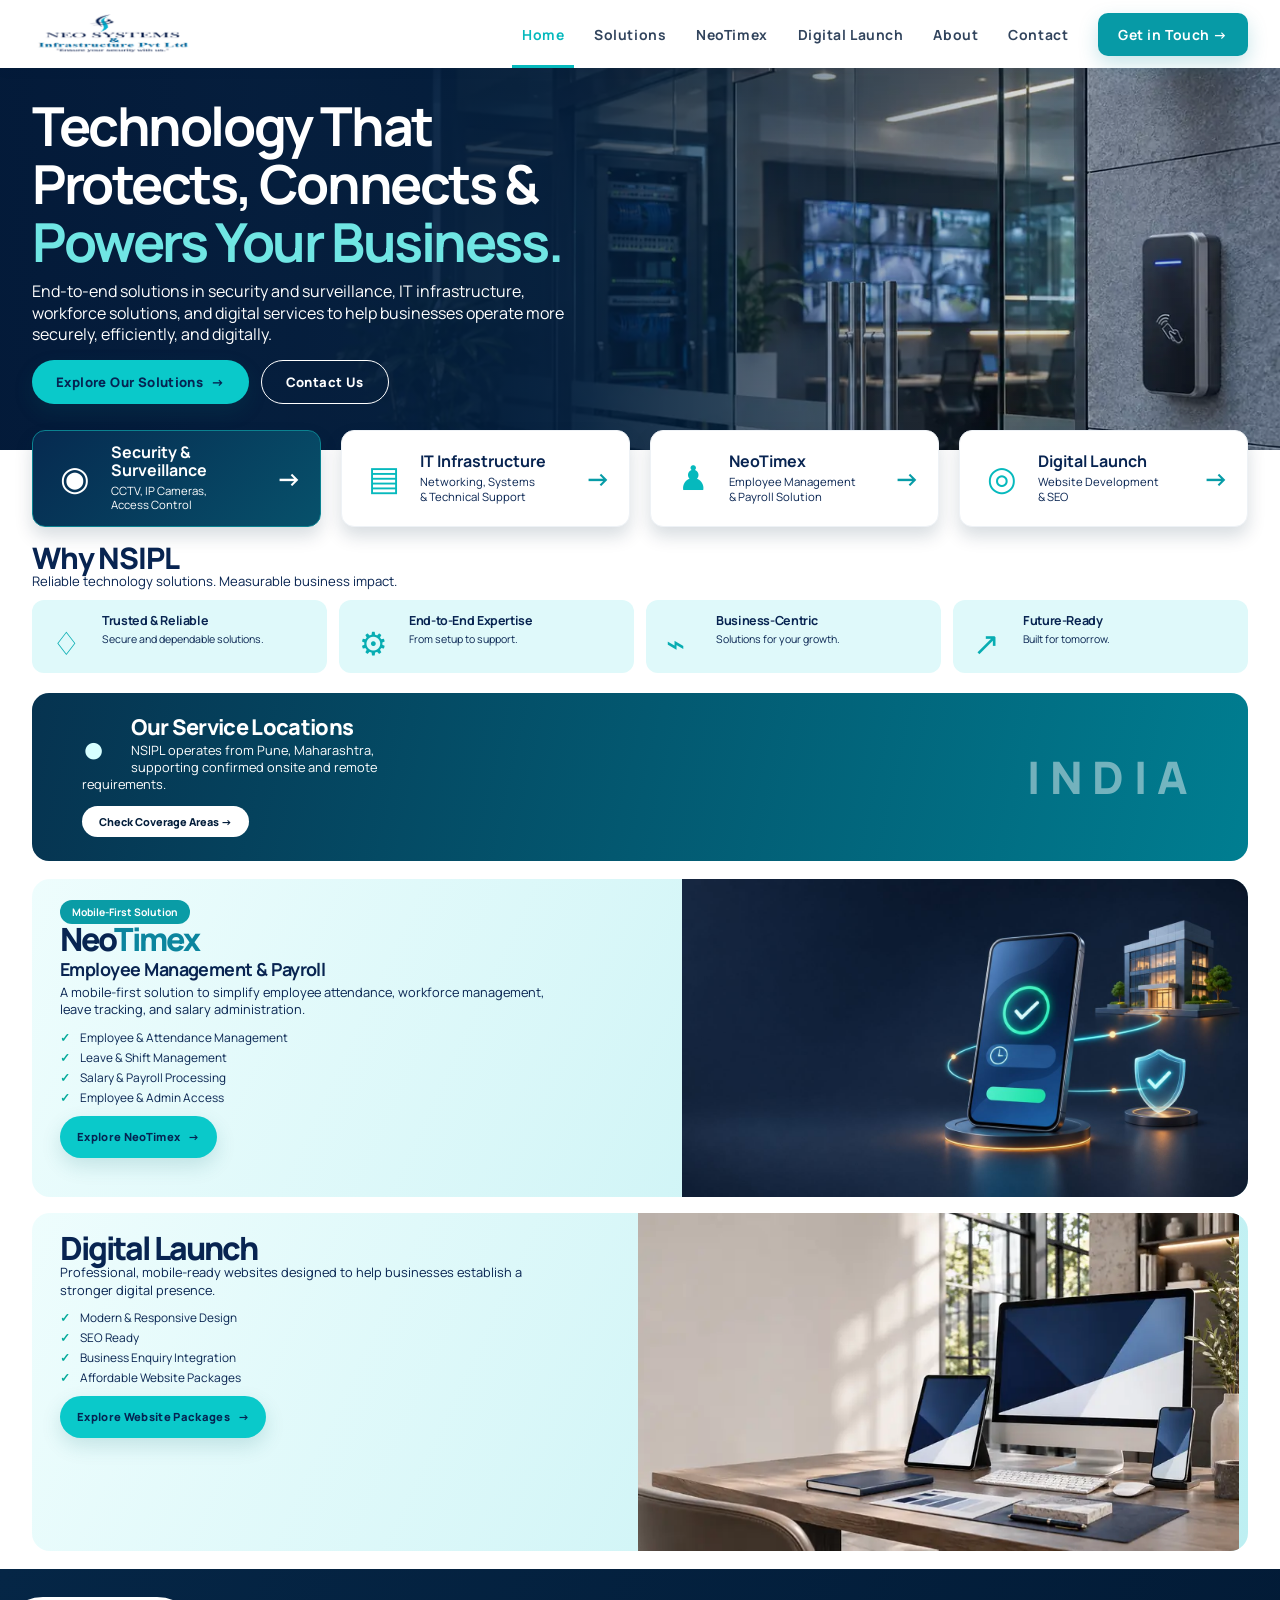
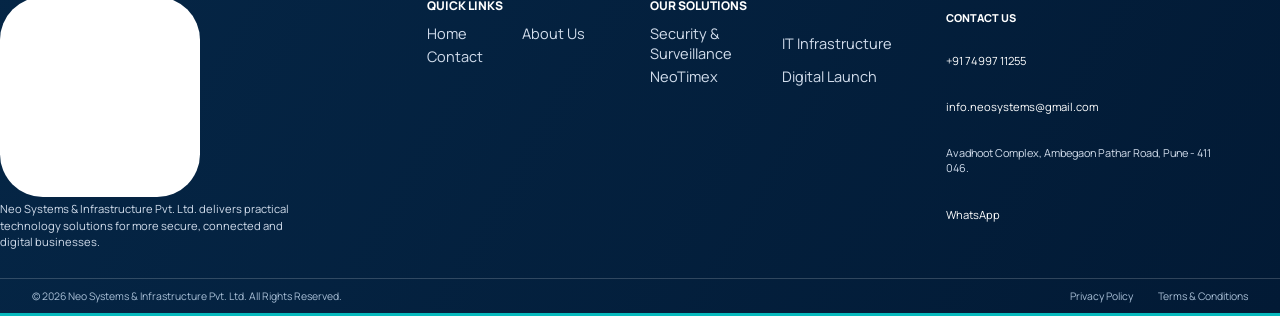
==== commit 92adb598: "Upgrade homepage to approved V5 design" ====
--- a/index.html
+++ b/index.html
@@ -5,14 +5,14 @@
     <meta name="viewport" content="width=device-width, initial-scale=1.0" />
     <meta
       name="description"
-      content="Professional CCTV and surveillance services, alongside NeoTimex mobile time attendance."
+      content="NSIPL delivers security, IT infrastructure, workforce and digital services for growing businesses."
     />
     <link rel="canonical" href="https://neosysx.in/" />
-    <meta property="og:title" content="Neo Systems | CCTV, Surveillance & NeoTimex" />
-    <meta property="og:description" content="Professional CCTV and surveillance services, with NeoTimex mobile-based time attendance." />
-    <meta property="og:image" content="https://neosysx.in/assets/surveillance-hero.jpg" />
+    <meta property="og:title" content="NSIPL | Technology That Protects, Connects & Powers Your Business" />
+    <meta property="og:description" content="End-to-end security, IT infrastructure, workforce and digital services." />
+    <meta property="og:image" content="https://neosysx.in/assets/home/security-enterprise-1360.webp" />
     <meta property="og:type" content="website" />
-    <title>Neo Systems | Surveillance services & NeoTimex</title>
+    <title>NSIPL | Security, Infrastructure & Digital Services</title>
     <link rel="preconnect" href="https://fonts.googleapis.com" />
     <link rel="preconnect" href="https://fonts.gstatic.com" crossorigin />
     <link
--- a/styles.css
+++ b/styles.css
@@ -366,7 +366,7 @@
 .steps-grid article:not(:last-child)::after{content:"";position:absolute;right:-15px;top:50%;width:15px;height:2px;background:var(--cyan);z-index:2}
 .steps-grid h3{margin:8px 0 12px;color:#fff}.steps-grid h3::before{content:"";display:block;width:32px;height:4px;margin-bottom:23px;background:var(--cyan);box-shadow:9px 8px 0 -2px var(--orange)}
 @media (hover:hover){.steps-grid article:hover{transform:translateY(-7px);background:rgba(34,199,190,.14);box-shadow:0 18px 32px rgba(0,0,0,.2)}}
-@media (max-width:760px){.site-header.is-scrolled{box-shadow:0 10px 23px rgba(8,25,47,.17),0 2px 0 rgba(34,199,190,.45)}.mobile-call-link,.mobile-whatsapp-link{display:grid!important;gap:2px;padding:14px 15px!important;background:var(--navy);color:#fff!important;border-left:3px solid var(--cyan);font-size:.95rem!important;font-weight:800!important}.mobile-call-link{margin-top:10px}.mobile-whatsapp-link{margin-top:8px;background:#0c705f!important;border-left-color:#70e1ba}.mobile-call-link span,.mobile-whatsapp-link span{color:#78e4dc;font:600 .61rem "DM Mono",monospace;letter-spacing:.12em;text-transform:uppercase}.steps-grid article:not(:last-child)::after{right:auto;left:28px;top:auto;bottom:-15px;width:2px;height:15px}.steps-grid article,.steps-grid article:not(:first-child){padding:25px 22px}.service-grid .service-card-security::before{margin-bottom:22px}}
+@media (max-width:760px){.site-header.is-scrolled{box-shadow:0 10px 23px rgba(8,25,47,.17),0 2px 0 rgba(34,199,190,.45)}.mobile-call-link,.mobile-whatsapp-link{display:grid!important;gap:2px;padding:14px 15px!important;background:var(--navy);color:#fff!important;border-left:3px solid var(--cyan);font-size:.95rem!important;font-weight:800!important}.mobile-call-link{margin-top:10px}.mobile-whatsapp-link{grid-template-columns:34px 1fr!important;align-items:center;margin-top:8px;background:#0c705f!important;border-left-color:#70e1ba}.mobile-call-link span,.mobile-whatsapp-copy>span{color:#78e4dc;font:600 .61rem "DM Mono",monospace;letter-spacing:.12em;text-transform:uppercase}.mobile-whatsapp-copy{display:grid;gap:2px}.whatsapp-symbol{display:grid;place-items:center;width:29px;height:29px;border:1px solid #a2f1d2;border-radius:50%;color:#fff;font:700 .9rem Arial,sans-serif}.steps-grid article:not(:last-child)::after{right:auto;left:28px;top:auto;bottom:-15px;width:2px;height:15px}.steps-grid article,.steps-grid article:not(:first-child){padding:25px 22px}.service-grid .service-card-security::before{margin-bottom:22px}}
 
 /* Clickable service details */
 .service-grid article[data-service]{cursor:pointer}
@@ -404,3 +404,25 @@
 .contact-methods> a{grid-template-columns:minmax(0,1fr) auto;gap:18px;padding:20px 0;font-size:.95rem}.contact-methods>a strong{line-height:1.45}.contact-methods>a b{align-self:center}
 .contact-approval{margin-top:30px;padding:24px}.inquiry-panel{min-height:100%}
 @media (max-width:760px){.contact-page{grid-template-columns:1fr;gap:35px}.contact-methods>a{grid-template-columns:minmax(0,1fr) auto}}
+
+/* Compact, high-impact interface refinement. */
+body{padding-top:68px}
+.site-header{position:fixed;top:0;left:0;right:0;width:100%;z-index:50}
+.hero{min-height:470px;padding-top:42px}.hero-grid{padding:40px 0 42px;gap:34px}.hero h1{font-size:clamp(3rem,5vw,5.15rem);max-width:680px;margin-bottom:20px}.hero .lead{margin-top:14px}.hero-actions{margin-top:24px}.hero-visual{padding:10px;transform:perspective(1000px) rotateY(-2deg) rotateX(1deg)}.hero-visual img{height:220px}
+.section{padding-top:76px;padding-bottom:76px}.services{padding-top:70px;padding-bottom:70px}.page-content.section,.visual-capabilities.section{padding-top:62px;padding-bottom:62px}
+.enquire{min-height:310px;background:radial-gradient(circle at 86% 20%,rgba(38,207,195,.23),transparent 25%),linear-gradient(120deg,#092541,#0d4d62);color:#fff}.enquire .section-kicker{color:#78e4dc}.enquire h2{color:#fff}.enquire>p:last-child{color:#d4e4ee}.enquire .button-primary{background:var(--cyan);color:var(--ink);box-shadow:0 8px 20px rgba(0,0,0,.2)}
+.service-grid article,.feature-list article,.visual-capability-grid article,.steps-grid article,.contact-approval,.inquiry-panel{transform-style:preserve-3d;will-change:transform;transition:transform .25s cubic-bezier(.2,.7,.2,1),box-shadow .25s ease,border-color .25s ease,background-color .25s ease}
+@media (hover:hover){.service-grid article:hover,.feature-list article:hover,.visual-capability-grid article:hover,.steps-grid article:hover{transform:perspective(900px) translateY(-8px) rotateX(1.5deg);box-shadow:0 22px 38px rgba(9,37,65,.18);border-color:#78d6d1}.contact-approval:hover,.inquiry-panel:hover{transform:perspective(900px) translateY(-4px) rotateX(1deg);box-shadow:0 18px 32px rgba(9,37,65,.13)}}
+.service-dialog{width:min(620px,calc(100% - 28px));padding:30px 32px 32px;border-top-width:4px;border-radius:3px;box-shadow:0 24px 66px rgba(3,15,29,.48)}.service-dialog h2{font-size:clamp(2rem,4.2vw,3rem);margin-bottom:12px}.service-dialog-intro{font-size:.98rem;line-height:1.6}.service-dialog-points{gap:12px;margin:22px 0}.service-dialog-points section{padding:17px}.service-dialog-points p{font-size:.85rem;line-height:1.6}
+@media (max-width:760px){body{padding-top:64px}.hero{min-height:0;padding-top:28px}.hero-grid{padding:28px 0 32px;gap:25px}.hero h1{font-size:3rem}.hero-visual{transform:none}.hero-visual img{height:195px}.section,.services,.page-content.section,.visual-capabilities.section{padding-top:48px;padding-bottom:48px}.enquire{min-height:270px}.service-dialog{padding:28px 21px 24px}.service-dialog h2{font-size:2.25rem}}
+
+/* Approved V5 homepage — centralized home-specific design tokens. */
+.v5-home{--v5-navy:#052d52;--v5-deep:#031d3a;--v5-teal:#06b9bd;--v5-aqua:#dff9fa;--v5-paper:#fff;--v5-text:#082451;--v5-muted:#49617d;background:var(--v5-paper);color:var(--v5-text)}
+.v5-shell{width:min(1360px,calc(100% - 64px));margin-inline:auto}.v5-home .site-header{height:68px;background:#fff;border:0;box-shadow:0 1px 12px rgba(2,32,61,.07);padding:0 max(32px,calc((100vw - 1360px)/2));max-width:none}.v5-home .brand-logo{display:flex;align-items:center;max-height:52px;overflow:hidden}.v5-home .brand-logo img{display:block;width:165px;height:auto;max-height:50px;object-fit:contain}.v5-home nav{gap:30px;font-size:.87rem;color:var(--v5-text)}.v5-home nav a{opacity:1!important}.v5-home nav a.active{color:var(--v5-teal);position:relative}.v5-home nav a.active:after{content:"";position:absolute;height:3px;background:var(--v5-teal);left:-10px;right:-10px;bottom:-24px}.v5-home .nav-cta{background:#079aa6;border-radius:10px;padding:12px 20px;color:#fff;box-shadow:0 8px 20px rgba(3,138,153,.22)}
+.v5-hero{position:relative;isolation:isolate;min-height:382px;overflow:hidden;background:var(--v5-deep);color:#fff}.v5-hero:after{content:"";position:absolute;inset:0;z-index:-1;background:linear-gradient(90deg,rgba(3,26,57,.98) 0%,rgba(3,31,63,.88) 42%,rgba(3,31,63,.15) 80%)}.v5-hero-image{position:absolute;inset:0;z-index:-2}.v5-hero-image img{width:100%;height:100%;object-fit:cover;object-position:center}.hero-content{padding-top:29px;padding-bottom:45px}.v5-home .hero-content h1{margin:0 0 10px;max-width:675px;font-size:clamp(2.7rem,4.2vw,4.35rem);line-height:1.08;letter-spacing:-.045em}.v5-home .hero-content h1 em{color:#70e6e4;font-style:normal}.v5-home .hero-content>p{max-width:555px;margin:0;color:#fff;font-size:1rem;line-height:1.35}.v5-home .hero-actions{margin-top:14px}.v5-home .button{border-radius:30px;padding:12px 24px;font-size:.82rem;gap:8px}.v5-home .button-primary{background:#0ac9ca;color:#052452}.v5-home .button-outline{border:1px solid #fff;color:#fff}
+.solutions-strip{position:relative;z-index:2;display:grid;grid-template-columns:repeat(4,1fr);gap:20px;margin-top:-20px}.solution-card{min-height:91px;padding:13px 18px;display:grid;grid-template-columns:48px 1fr auto;align-items:center;gap:12px;border-radius:13px;background:#fff;color:var(--v5-text);box-shadow:0 9px 18px rgba(4,35,65,.16);border:1px solid #eef2f6;transition:transform .2s ease,box-shadow .2s ease,border-color .2s ease,background .2s ease}.solution-card:first-child{background:linear-gradient(135deg,#062a50,#07516b);color:#fff;border-color:#0b8290}.solution-icon{font-size:2.1rem;line-height:1;color:var(--v5-teal);text-align:center}.solution-card:first-child .solution-icon{color:#fff}.solution-card strong,.solution-card small{display:block}.solution-card strong{font-size:1rem;line-height:1.1}.solution-card small{margin-top:5px;font-size:.71rem;line-height:1.25}.solution-card b{font-size:1.6rem;color:#079ca7;transition:transform .2s ease}.solution-card:first-child b{color:#fff}.solution-card:hover,.solution-card:focus-visible{transform:translateY(-4px);box-shadow:0 17px 28px rgba(3,46,80,.22);border-color:var(--v5-teal);outline:0}.solution-card:hover b,.solution-card:focus-visible b{transform:translateX(5px)}
+.v5-benefits{padding:16px 0 20px}.benefits-copy h2{margin:0;color:var(--v5-text);font-size:1.85rem;letter-spacing:-.04em}.benefits-copy p{margin:0;font-size:.82rem}.benefit-grid{display:grid;grid-template-columns:repeat(4,1fr);gap:12px;margin-top:10px}.benefit-grid article{min-height:73px;padding:12px 15px;border-radius:12px;background:var(--v5-aqua);position:relative;padding-left:70px}.benefit-grid span{position:absolute;left:20px;top:21px;color:#08adb2;font-size:2rem}.benefit-grid h3{margin:0 0 3px;font-size:.78rem}.benefit-grid p{margin:0;font-size:.66rem;line-height:1.35}.location-wrap{padding-bottom:18px}.location-card{min-height:135px;padding:24px 50px;display:flex;align-items:center;justify-content:space-between;overflow:hidden;border-radius:17px;background:linear-gradient(103deg,#063350,#007e91);color:#fff}.location-card h2{margin:0 0 4px;font-size:1.36rem;letter-spacing:-.03em}.location-card p{max-width:335px;margin:0;font-size:.8rem;line-height:1.35}.location-pin{float:left;margin:4px 26px 0 0;font-size:2.4rem;color:#d7ffff}.coverage-button{display:inline-block;margin-top:12px;padding:8px 17px;border-radius:30px;background:#fff;color:var(--v5-deep);font-weight:800;font-size:.68rem}.india-mark{font-size:2.8rem;font-weight:800;letter-spacing:.22em;opacity:.45}
+.feature-panel{display:grid;grid-template-columns:1.05fr .95fr;gap:25px;min-height:232px;overflow:hidden;margin-bottom:16px;border-radius:18px;background:linear-gradient(115deg,#eefdfd,#bdeff2)}.feature-copy{padding:20px 0 22px 28px}.feature-copy h2{margin:0;font-size:2rem;letter-spacing:-.06em;color:var(--v5-text)}.feature-copy h2 span{color:#0b859e}.feature-copy h3{margin:2px 0 3px;font-size:1.12rem}.feature-copy p{max-width:500px;margin:0;color:var(--v5-text);font-size:.8rem;line-height:1.35}.panel-label{display:inline-block!important;padding:5px 12px!important;border-radius:20px;background:#0a9ca6!important;color:#fff!important;font-weight:700;font-size:.65rem!important}.feature-copy ul{display:grid;gap:3px;list-style:none;padding:0;margin:10px 0}.feature-copy li{font-size:.74rem}.feature-copy li:before{content:'✓';padding-right:10px;color:#04aa9b;font-weight:900}.feature-copy .button{padding:9px 17px;font-size:.7rem}.product-visual{min-height:232px;display:flex;align-items:end;justify-content:center}.product-visual img{display:block;width:100%;height:100%;object-fit:contain;object-position:center}.digital-panel{grid-template-columns:.96fr 1.04fr}.digital-panel .product-visual img{object-fit:contain}.v5-home .site-footer{margin-top:18px;background:linear-gradient(120deg,#052646,#021a35);border-bottom:3px solid var(--v5-teal)}.v5-footer{max-width:1360px!important;padding:28px 0!important;grid-template-columns:1.35fr .65fr .9fr 1.15fr!important;gap:35px!important}.v5-footer img{width:200px;height:auto;filter:brightness(0) invert(1)}.v5-footer .footer-brand p{max-width:300px;font-size:.7rem;line-height:1.45}.v5-footer .footer-label{margin:0 0 9px;color:#fff!important;font:800 .75rem Manrope,Arial,sans-serif;letter-spacing:0}.v5-footer .footer-label:before{display:none}.v5-footer nav{display:grid;gap:3px;font-size:.7rem}.v5-footer .footer-connect{display:grid;gap:4px;font-size:.7rem}.v5-footer .footer-connect p{font-size:.68rem;line-height:1.35}.v5-home .footer-bottom{padding:10px max(32px,calc((100vw - 1360px)/2));font-size:.65rem}
+@media (prefers-reduced-motion:reduce){.solution-card,.solution-card b{transition:none!important}.solution-card:hover,.solution-card:focus-visible{transform:none}}
+@media (max-width:900px){.v5-home nav{gap:14px;font-size:.74rem}.solutions-strip{gap:10px}.solution-card{padding:12px 10px;grid-template-columns:35px 1fr}.solution-icon{font-size:1.6rem}.solution-card b{display:none}.v5-footer{grid-template-columns:repeat(2,1fr)!important}.india-mark{font-size:2rem}}
+@media (max-width:760px){.v5-shell{width:min(100% - 32px,600px)}.v5-home .site-header{height:64px;padding:0 16px}.v5-home .brand-logo img{width:142px;max-height:43px}.v5-home #site-nav{background:#fff}.v5-home nav a.active:after{display:none}.v5-home .nav-cta{margin-top:8px}.v5-hero{min-height:500px}.v5-hero:after{background:linear-gradient(180deg,rgba(3,25,53,.7),rgba(3,25,53,.96))}.v5-hero-image img{object-position:66% center}.hero-content{padding-top:54px}.v5-home .hero-content h1{font-size:2.65rem}.v5-home .hero-content>p{font-size:.92rem;line-height:1.5}.solutions-strip{grid-template-columns:1fr 1fr;margin-top:-28px}.solution-card{min-height:112px;grid-template-columns:31px 1fr;gap:7px}.solution-card strong{font-size:.84rem}.solution-card small{font-size:.61rem}.benefit-grid{grid-template-columns:1fr 1fr}.benefit-grid article{min-height:84px;padding-left:50px}.benefit-grid span{left:14px;font-size:1.45rem}.location-card{padding:22px;align-items:flex-start}.location-pin{display:none}.india-mark{display:none}.feature-panel,.digital-panel{grid-template-columns:1fr}.feature-copy{padding:25px 22px 12px}.product-visual{min-height:200px}.v5-footer{padding:28px 0!important;grid-template-columns:1fr 1fr!important;gap:25px!important}.v5-footer .footer-brand{grid-column:1/-1}.v5-home .footer-bottom{padding:12px 16px;display:block}.v5-home .footer-bottom div{margin-top:8px}}
